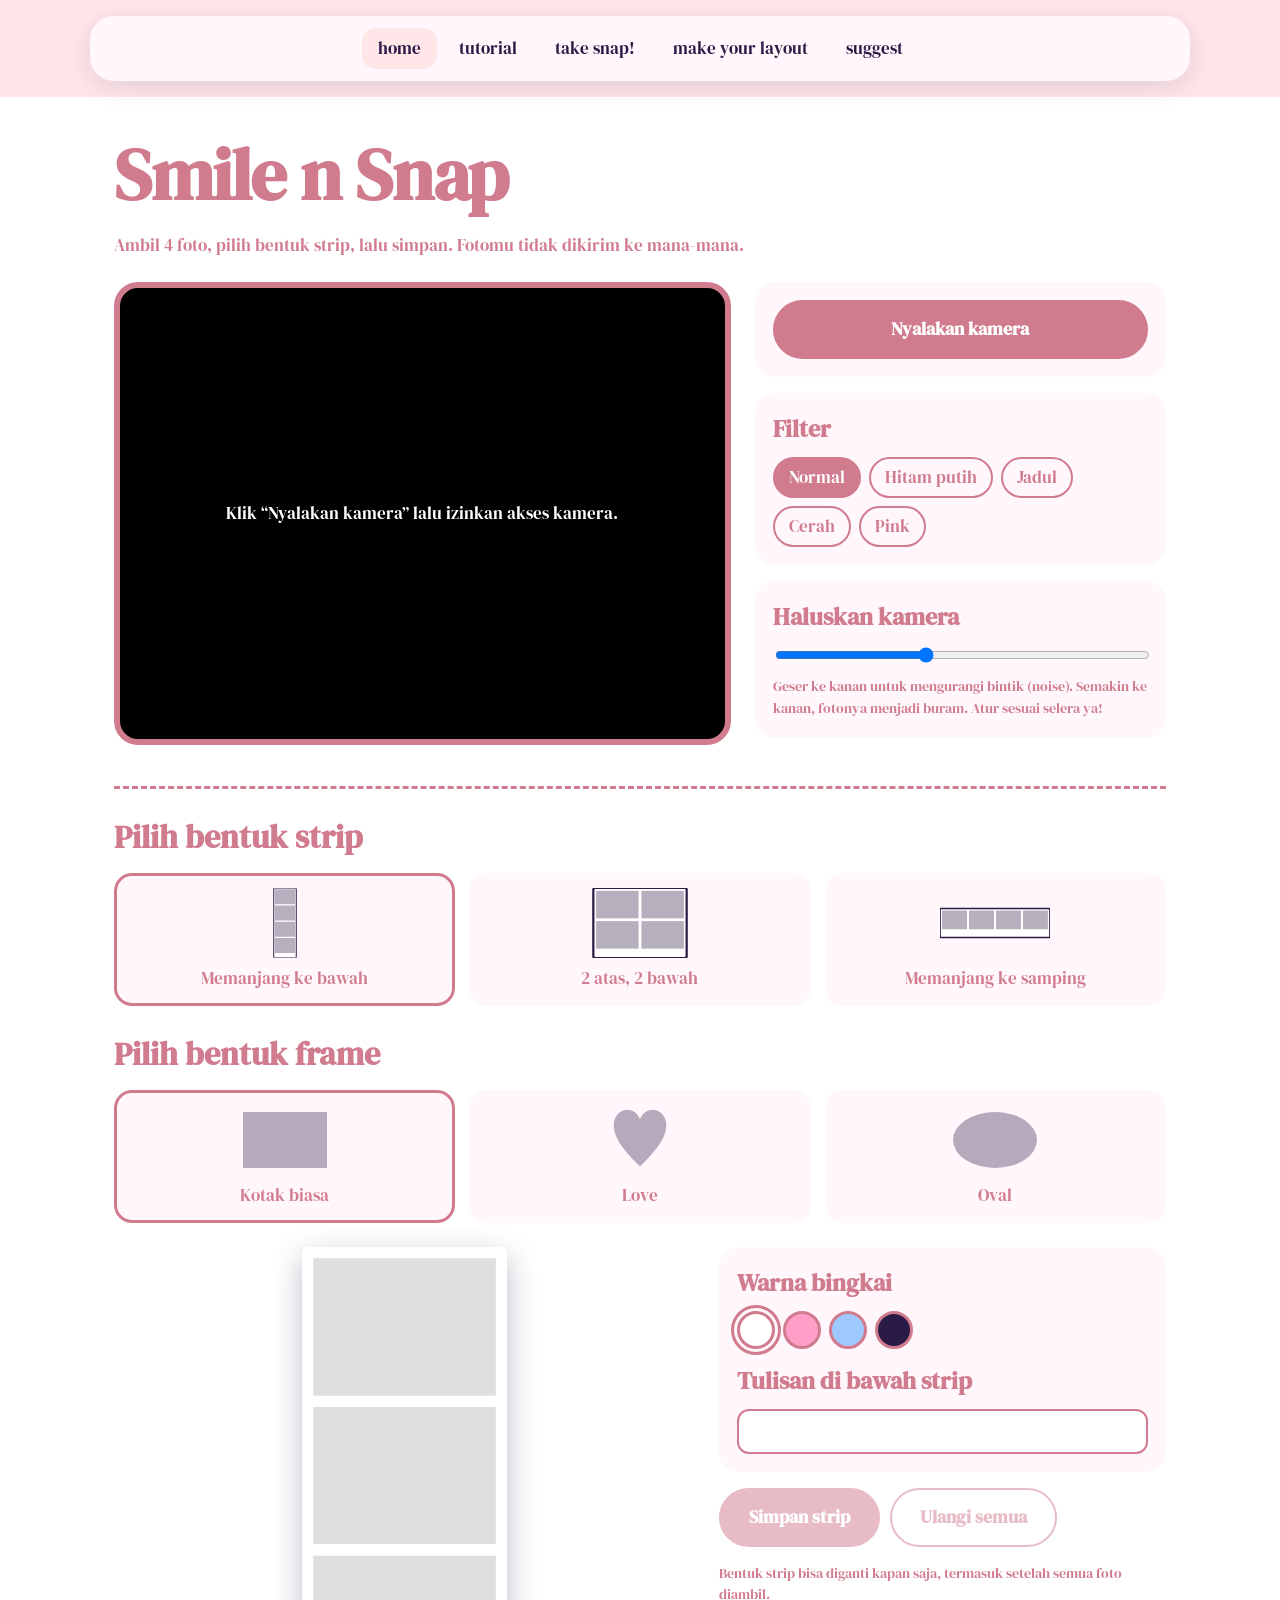
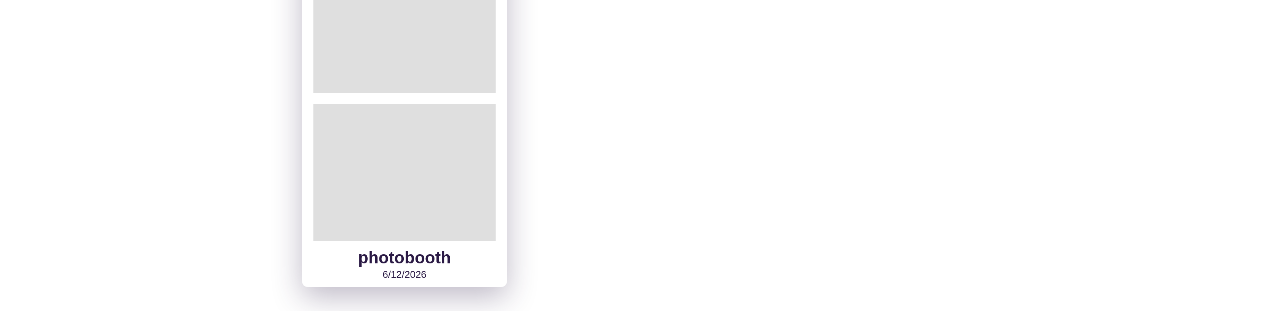
==== photobooth.html @ 934b2ad7 "first commit" ====
<!DOCTYPE html>
<html lang="id">
<head>
<meta charset="UTF-8">
<meta name="viewport" content="width=device-width, initial-scale=1">
<title>Photobooth</title>
<link href="https://fonts.googleapis.com/css2?family=DM+Serif+Display&display=swap" rel="stylesheet">
<link rel="stylesheet" href="stylesheet.css">
</head>
<body>
  
<header class="site-header">
  <nav class="navbar">
    <a href="#top" class="brand"></a>
    <ul class="menu">
      <li><a href="#top" class="active">home</a></li>
      <li><a href="#tutorial">tutorial</a></li>
      <li><a href="#kamera">take snap!</a></li>
      <li><a href="#layout">make your layout</a></li>
      <li><a href="#suggest">suggest</a></li>
    </ul>
    <a href="#kamera" class="nav-btn"></a>
  </nav>
</header>

<div class="wrap">
  <h1>Smile n Snap</h1>
  <p class="lead">Ambil 4 foto, pilih bentuk strip, lalu simpan. Fotomu tidak dikirim ke mana-mana.</p>

  <div class="top">
    <div class="cam">
      <video id="video" autoplay playsinline muted></video>
      <video id="video2" class="soft" autoplay playsinline muted aria-hidden="true"></video>
      <div class="flash" id="flash"></div>
      <div class="status" id="status" hidden></div>
      <div class="overlay" id="count" aria-live="assertive"></div>
      <div class="msg" id="msg">Klik “Nyalakan kamera” lalu izinkan akses kamera.</div>
      <div class="result" id="result" hidden>
        <img id="resultImg" alt="Hasil foto">
        <div class="bar">
          <button class="btn alt" id="retake">Ulangi foto ini</button>
          <button class="btn" id="next">Lanjut</button>
        </div>
      </div>
    </div>
    <div class="controls">
      <div class="panel">
        <button class="btn full" id="startCam">Nyalakan kamera</button>
        <button class="btn full" id="shoot" hidden>Mulai foto</button>
      </div>
      <div class="panel">
        <h3>Filter</h3>
        <div class="chips" id="filters"></div>
      </div>
      <div class="panel">
        <h3><label for="smooth">Haluskan kamera</label></h3>
        <input type="range" id="smooth" min="0" max="100" value="40" style="width:100%">
        <p class="note" style="margin:6px 0 0">Geser ke kanan untuk mengurangi bintik (noise). Semakin ke kanan, fotonya menjadi buram. Atur sesuai selera ya!</p>
      </div>
    </div>
  </div>

  <section class="bottom">
    <h2>Pilih bentuk strip</h2>
    <div class="opts" id="opts"></div>
    <h2>Pilih bentuk frame</h2>
    <div class="opts" id="shapes"></div>
    <div class="stage">
      <div class="strip"><canvas id="strip" aria-label="Hasil strip foto"></canvas></div>
      <div>
        <div class="panel">
          <h3>Warna bingkai</h3>
          <div class="chips" id="frames"></div>
          <h3 style="margin-top:14px"><label for="cap">Tulisan di bawah strip</label></h3>
          <input type="text" id="cap" maxlength="22" value="">
        </div>
        <div class="row">
          <button class="btn" id="save" disabled>Simpan strip</button>
          <button class="btn alt" id="reset" disabled>Ulangi semua</button>
        </div>
        <p class="note">Bentuk strip bisa diganti kapan saja, termasuk setelah semua foto diambil.</p>
      </div>
    </div>
  </section>
</div>

<script>
var FILTERS={"Normal":"none","Hitam putih":"grayscale(1) contrast(1.1)","Jadul":"sepia(.7) contrast(1.1) saturate(1.2)","Cerah":"brightness(1.1) saturate(1.4)","Pink":"sepia(.3) hue-rotate(300deg) saturate(1.6)"};
var FRAMES=[{c:"#ffffff",t:"#2b1a45"},{c:"#ff9ec7",t:"#2b1a45"},{c:"#9ec9ff",t:"#2b1a45"},{c:"#2b1a45",t:"#ffffff"}];
var N=4,SECONDS=5,SW=640,SH=480;

function mk(name,W,H,cw,ch,pos,cf,cy,df,dy){
  return {name:name,W:W,H:H,cw:cw,ch:ch,cells:pos,cf:cf,cy:cy,df:df,dy:dy};
}
var LAYOUTS=[
  mk("Memanjang ke bawah",540,1680,480,360,[0,1,2,3].map(function(i){return[30,30+i*390]}),44,1618,26,1656),
  mk("2 atas, 2 bawah",1000,750,455,295,[0,1,2,3].map(function(i){return[30+(i%2)*485,30+Math.floor(i/2)*325]}),38,698,22,730),
  mk("Memanjang ke samping",1590,420,360,270,[0,1,2,3].map(function(i){return[30+i*390,30]}),44,358,26,396)
];

var $=function(id){return document.getElementById(id)};
var video=$("video"),video2=$("video2"),smooth=$("smooth"),strip=$("strip"),ctx=strip.getContext("2d");
var msg=$("msg"),count=$("count"),flash=$("flash"),statusEl=$("status");
var result=$("result"),resultImg=$("resultImg"),nextBtn=$("next"),retakeBtn=$("retake");
var shootBtn=$("shoot"),saveBtn=$("save"),resetBtn=$("reset"),camBtn=$("startCam"),cap=$("cap");
var curFilter="Normal",curFrame=0,curLayout=0,shots=[],busy=false;

function level(){return smooth.value/100*0.8}
function blurred(px){var f=FILTERS[curFilter];return (f==="none"?"":f+" ")+"blur("+px+"px)"}
function applyLook(){
  video.style.filter=FILTERS[curFilter];
  video2.style.filter=blurred(2.5);
  video2.style.opacity=level();
}
smooth.oninput=applyLook;

function sleep(ms){return new Promise(function(r){setTimeout(r,ms)})}

function cover(src,x,y,w,h){
  var r=w/h,sw=src.width,sh=sw/r;
  if(sh>src.height){sh=src.height;sw=sh*r}
  ctx.drawImage(src,(src.width-sw)/2,(src.height-sh)/2,sw,sh,x,y,w,h);
}

var HEART_D="M.5 .92C.15 .64 0 .44 0 .27C0 .12 .12 .02 .26 .02C.38 .02 .46 .09 .5 .17C.54 .09 .62 .02 .74 .02C.88 .02 1 .12 1 .27C1 .44 .85 .64 .5 .92Z";
var SHAPES=[{id:"rect",name:"Kotak biasa"},{id:"heart",name:"Love"},{id:"oval",name:"Oval"}];
var curShape="rect";

function drawCell(x,y,w,h,img){
  var bx=x,by=y,bw=w,bh=h;
  if(curShape==="heart"){bw=Math.min(w,h*1.1);bx=x+(w-bw)/2}
  var p=new Path2D();
  if(curShape==="oval"){p.ellipse(bx+bw/2,by+bh/2,bw/2,bh/2,0,0,Math.PI*2)}
  else if(curShape==="heart"){p.addPath(new Path2D(HEART_D),new DOMMatrix([bw,0,0,bh,bx,by]))}
  else{p.rect(bx,by,bw,bh)}
  ctx.save();ctx.clip(p);
  if(img){cover(img,bx,by,bw,bh)}
  else{ctx.fillStyle="rgba(128,128,128,.25)";ctx.fillRect(bx,by,bw,bh)}
  ctx.restore();
}

function draw(){
  var L=LAYOUTS[curLayout],f=FRAMES[curFrame];
  strip.width=L.W;strip.height=L.H;
  ctx.fillStyle=f.c;ctx.fillRect(0,0,L.W,L.H);
  for(var i=0;i<N;i++){
    var p=L.cells[i];
    drawCell(p[0],p[1],L.cw,L.ch,shots[i]);
  }
  ctx.fillStyle=f.t;ctx.textAlign="center";
  ctx.font="700 "+L.cf+"px Fredoka, sans-serif";
  ctx.fillText(cap.value||"photobooth",L.W/2,L.cy);
  ctx.font="400 "+L.df+"px Fredoka, sans-serif";
  ctx.fillText(new Date().toLocaleDateString("id-ID"),L.W/2,L.dy);
}

function thumb(L){
  var s='<svg viewBox="0 0 '+L.W+' '+L.H+'" aria-hidden="true"><rect width="'+L.W+'" height="'+L.H+'" rx="20" fill="#fff" stroke="#2b1a45" stroke-width="24"/>';
  L.cells.forEach(function(p){s+='<rect x="'+p[0]+'" y="'+p[1]+'" width="'+L.cw+'" height="'+L.ch+'" fill="#2b1a45" opacity=".35"/>'});
  return s+'</svg>';
}

function press(box,btn){
  Array.prototype.forEach.call(box.children,function(x){x.setAttribute("aria-pressed",false)});
  btn.setAttribute("aria-pressed",true);
}

LAYOUTS.forEach(function(L,i){
  var b=document.createElement("button");
  b.className="opt";b.setAttribute("aria-pressed",i===0);
  b.innerHTML=thumb(L)+"<span>"+L.name+"</span>";
  b.onclick=function(){press($("opts"),b);curLayout=i;draw()};
  $("opts").appendChild(b);
});

function shapeThumb(id){
  var s='<svg viewBox="0 0 120 80" aria-hidden="true">',a='fill="#2b1a45" opacity=".35"';
  if(id==="oval"){s+='<ellipse cx="60" cy="40" rx="48" ry="32" '+a+'/>'}
  else if(id==="heart"){s+='<path d="'+HEART_D+'" transform="translate(30 4) scale(60 72)" '+a+'/>'}
  else{s+='<rect x="12" y="8" width="96" height="64" '+a+'/>'}
  return s+'</svg>';
}
SHAPES.forEach(function(sh,i){
  var b=document.createElement("button");
  b.className="opt";b.setAttribute("aria-pressed",i===0);
  b.innerHTML=shapeThumb(sh.id)+"<span>"+sh.name+"</span>";
  b.onclick=function(){press($("shapes"),b);curShape=sh.id;draw()};
  $("shapes").appendChild(b);
});

Object.keys(FILTERS).forEach(function(k,i){
  var b=document.createElement("button");
  b.className="chip";b.textContent=k;b.setAttribute("aria-pressed",i===0);
  b.onclick=function(){press($("filters"),b);curFilter=k;applyLook()};
  $("filters").appendChild(b);
});

FRAMES.forEach(function(f,i){
  var b=document.createElement("button");
  b.className="sw";b.style.background=f.c;b.setAttribute("aria-label","Bingkai "+(i+1));b.setAttribute("aria-pressed",i===0);
  b.onclick=function(){press($("frames"),b);curFrame=i;draw()};
  $("frames").appendChild(b);
});
cap.oninput=draw;

camBtn.onclick=function(){
  if(!navigator.mediaDevices||!navigator.mediaDevices.getUserMedia){msg.textContent="Browser ini belum mendukung kamera. Coba Chrome atau Safari terbaru.";return}
  navigator.mediaDevices.getUserMedia({video:{facingMode:"user",width:{ideal:1920},height:{ideal:1080},frameRate:{ideal:30}},audio:false}).then(function(s){
    video.srcObject=s;video2.srcObject=s;
    var t=s.getVideoTracks()[0];
    if(t&&t.applyConstraints){t.applyConstraints({advanced:[{exposureMode:"continuous"},{whiteBalanceMode:"continuous"}]}).catch(function(){})}
    msg.hidden=true;camBtn.hidden=true;shootBtn.hidden=false;
  }).catch(function(){
    msg.hidden=false;msg.textContent="Kamera tidak bisa diakses. Klik pengaturan, izinkan Kamera, lalu muat ulang halaman.";
  });
};

function snap(){
  var vw=video.videoWidth,vh=video.videoHeight,r=SW/SH,sw=vw,sh=vw/r;
  if(sh>vh){sh=vh;sw=vh*r}
  var c=document.createElement("canvas");c.width=SW;c.height=SH;
  var x=c.getContext("2d");x.filter=FILTERS[curFilter];
  x.translate(SW,0);x.scale(-1,1);
  x.drawImage(video,(vw-sw)/2,(vh-sh)/2,sw,sh,0,0,SW,SH);
  if(level()>0){
    x.globalAlpha=level();x.filter=blurred(3);
    x.drawImage(video,(vw-sw)/2,(vh-sh)/2,sw,sh,0,0,SW,SH);
    x.globalAlpha=1;
  }
  return c;
}

function review(c,i){
  return new Promise(function(res){
    resultImg.src=c.toDataURL("image/png");
    nextBtn.textContent=(i===N-1)?"Selesai":"Lanjut ke foto berikutnya";
    result.hidden=false;nextBtn.focus();
    nextBtn.onclick=function(){result.hidden=true;res(true)};
    retakeBtn.onclick=function(){result.hidden=true;res(false)};
  });
}

shootBtn.onclick=async function(){
  if(busy)return;busy=true;shots=[];draw();
  shootBtn.disabled=true;saveBtn.disabled=true;resetBtn.disabled=true;
  var i=0;
  while(i<N){
    statusEl.hidden=false;statusEl.textContent="Foto "+(i+1)+" dari "+N;
    for(var n=SECONDS;n>0;n--){count.textContent=n;await sleep(1000)}
    count.textContent="";
    flash.classList.remove("on");void flash.offsetWidth;flash.classList.add("on");
    var c=snap();
    statusEl.hidden=true;
    var keep=await review(c,i);
    if(keep){shots.push(c);draw();i++}
  }
  busy=false;shootBtn.disabled=false;shootBtn.textContent="Foto lagi";
  saveBtn.disabled=false;resetBtn.disabled=false;
};

resetBtn.onclick=function(){shots=[];draw();saveBtn.disabled=true;resetBtn.disabled=true;shootBtn.textContent="Mulai foto"};

saveBtn.onclick=function(){
  var a=document.createElement("a");
  a.href=strip.toDataURL("image/png");a.download="photobooth.png";a.click();
};

applyLook();
draw();
</script>
</body>
</html>
---- stylesheet.css ----
:root {
    --bg:#ffd3e6;
    --ink:#d17c8e;
    --accent:#d17c8e;
    --card:#fff7fb
}
* { box-sizing:border-box }

[hidden] { display:none!important }
body { 
    margin:0;
    background-image: url("Downloads/photoboothbackground.jpg");
    background-attachment: fixed;
    background-size: cover;
    color:var(--ink);
    font:400 1.05rem/1.5 Fredoka,system-ui,sans-serif;
    min-height:100vh}
body {  
    font-family:'DM Serif Display',sans-serif;
}
.wrap {
    max-width:1100px;
    margin:0 auto;
    padding:24px
}
h1 {
    font-size:clamp(2.4rem,8vw,4.5rem);
    margin:0 0 4px;
    font-weight:700;
    letter-spacing:-.02em
}
h2 {
    font-size:2rem;
    margin:0 0 12px
}
.site-header {
    position:sticky;
    top:0;
    z-index:10;
    padding:16px 24px;
    background:#ffe6e9
}
.navbar {
    max-width:1100px;
    margin:0 auto;
    display:flex;
    align-items:center;
    justify-content:space-between;
    gap:16px;
    background:#fff7fb;
    border-radius:24px;
    padding:12px 20px;
    box-shadow:0 6px 24px rgba(43,26,69,.12)
}
.brand { 
    font-size:1.6rem;
    font-weight:700;
    color:#2b1a45;
    text-decoration:none
}
.menu {
    display:flex;
    flex-wrap:wrap;
    justify-content:center;
    gap:6px;
    list-style:none;
    margin:0;
    padding:0
}
.menu a {
    display:block;
    padding:8px 16px;
    border-radius:14px;
    color:#2b1a45;
    text-decoration:none;
    font-weight:500
}
.menu a:hover,.menu a.active { background: #ffe6e9 }
@media(max-width:720px) { .navbar{flex-direction:column; border-radius:20px}}

.lead { margin:0 0 24px }
.top,.stage {
    display:grid; 
    gap:24px;
    grid-template-columns:1fr
}
@media(min-width:720px) { 
    .top {grid-template-columns:1.5fr 1fr}
    .stage {grid-template-columns:1.3fr 1fr}
}
.cam {
    position:relative;
    background:#000;
    border-radius:24px;
    overflow:hidden;
    aspect-ratio:4/3;
    border:6px solid var(--ink)
}
video {
    width:100%;
    height:100%;
    object-fit:cover;
    transform:scaleX(-1);
    display:block
}
.soft {
    position:absolute;
    inset:0;
    pointer-events:none
}
.overlay {
    position:absolute;
    inset:0;
    display:flex;
    align-items:center;
    justify-content:center;
    color:#fff;
    font-size:8rem;
    font-weight:700;
    text-shadow:0 4px 20px rgba(0,0,0,.5);
    pointer-events:none
}
.status {
    position:absolute;
    top:12px;
    left:12px;
    background:var(--ink);
    color:#fff;
    padding:4px 14px;
    border-radius:999px;
    font-weight:500
}
.flash {
    position:absolute;
    inset:0;
    background:#fff;
    opacity:0;
    pointer-events:none
}
.flash.on { animation:fl .35s }
@keyframes fl { from{opacity:1} to {opacity:0} }
.msg {
    position:absolute; 
    inset:0;
    display:flex;
    align-items:center;
    justify-content:center;
    text-align:center;
    padding:24px;
    color:#fff
}
.result { 
    position:absolute;
    inset:0;
    background:#000;
    display:flex;
    flex-direction:column
}
.result img {
    flex:1;
    min-height:0;
    width:100%;
    object-fit:cover
}
.result .bar { 
    display:flex;
    flex-wrap:wrap;
    gap:10px;
    justify-content:center;
    padding:10px;
    background:var(--ink)
}
.result .btn {
    background:#fff;
    color:var(--ink);
    padding:10px 20px;
    font-size:1rem
}
.result .btn.alt {
    background:transparent;
    color:#fff;
    border-color:#fff
}
.panel {
    background:var(--card);
    border-radius:20px;
    padding:18px;
    margin-bottom:16px
}
.panel h3 {
    font-size:1.5rem;
    margin:0 0 10px
}
.chips {
    display:flex;
    flex-wrap:wrap;
    gap:8px
}
.chip {
    border:2px solid var(--ink);
    background:transparent;
    color:var(--ink);
    border-radius:999px;
    padding:6px 14px;
    font:inherit;
    cursor:pointer
}
.chip[aria-pressed=true] {
    background:var(--ink);
    color:#fff
}
.sw {
    width:38px;
    height:38px;
    border-radius:50%;
    border:3px solid var(--ink);
    cursor:pointer;
    padding:0
}
.sw[aria-pressed=true] {
    outline:3px solid var(--ink);
    outline-offset:3px
}
input[type=text] {
    width:100%;
    font:inherit;
    padding:8px 12px;
    border:2px solid var(--ink);
    border-radius:12px;
    background:#fff;
    color:var(--ink)
}
.btn {
    background:var(--accent);
    color:#fff;
    border:2px solid var(--accent);
    border-radius:999px;
    padding:14px 28px;
    font:inherit;
    font-weight:700;
    font-size:1.1rem;
    cursor:pointer
}
.btn.alt {
    background:transparent;
    color:var(--ink);
    border-color:var(--ink)
}
.btn:disabled {
    opacity:.5;
    cursor:not-allowed
}
.btn.full {
    width:100%
}
.row {
    display:flex;
    flex-wrap:wrap;
    gap:10px
}
:focus-visible {
    outline:3px solid #b4556e;
    outline-offset:3px
}
.bottom {
    margin-top:32px;
    padding-top:24px;
    border-top:3px dashed var(--ink)
}
.opts {
    display:grid;
    gap:14px;
    grid-template-columns:repeat(auto-fit,minmax(170px,1fr));
    margin-bottom:24px
}
.opt {
    background:var(--card);
    border:3px solid transparent;
    border-radius:18px;
    padding:12px;
    font:inherit;
    color:var(--ink);
    cursor:pointer;
    display:flex;
    flex-direction:column;
    align-items:center;
    gap:8px
}
.opt[aria-pressed=true] {
    border-color:var(--ink)
}
.opt svg {
    width:110px;
    height:70px
}
.strip {
    display:flex;
    align-items:flex-start;
    justify-content:center
}
canvas {
    max-width:100%;
    max-height:640px;
    width:auto;
    height:auto;
    border-radius:6px;
    box-shadow:0 10px 30px rgba(43,26,69,.3);
    background:#fff
}
.note {
    font-size:.9rem;
    margin-top:16px
}
@media(prefers-reduced-motion:reduce) {
    .flash.on{animation:none}
}
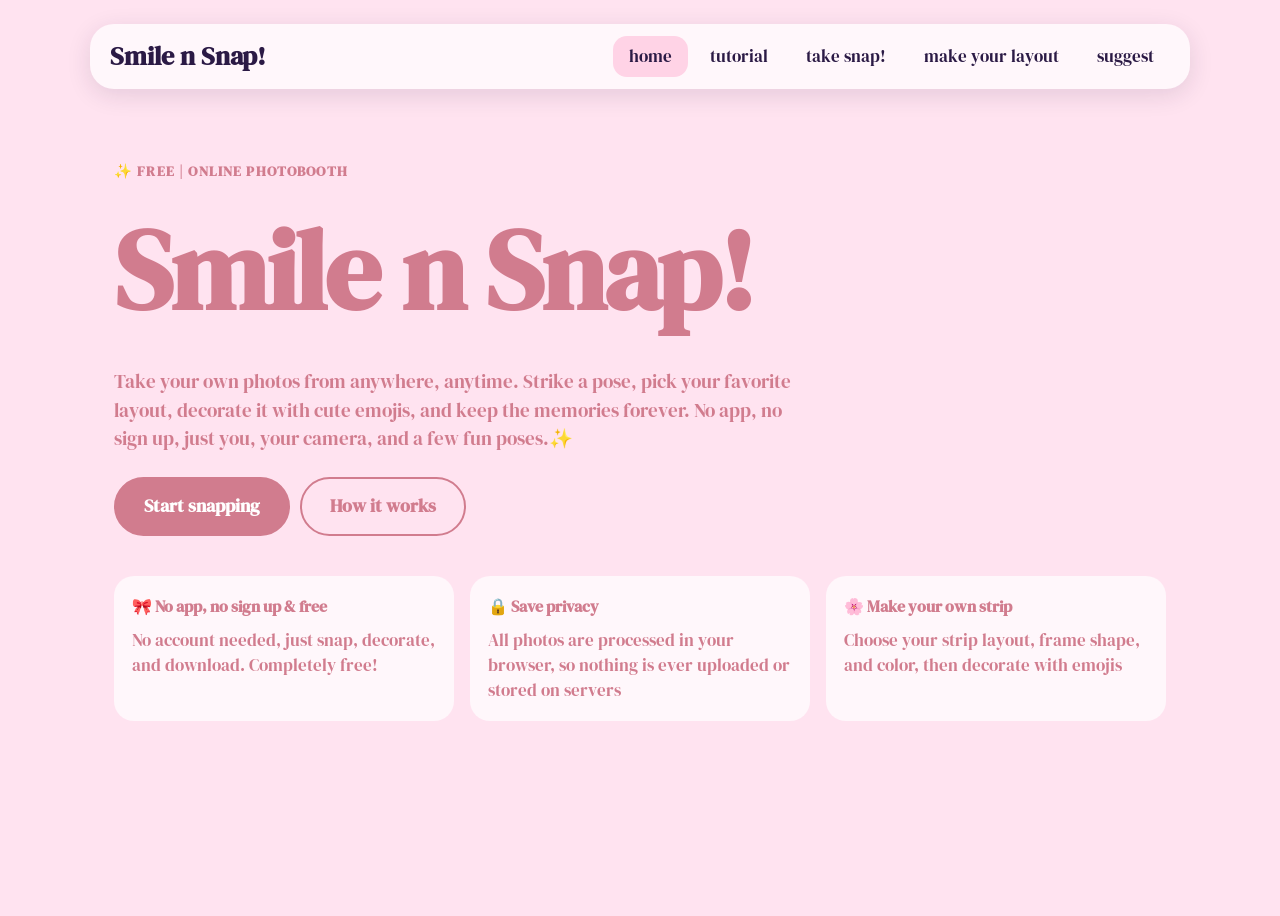
==== commit 36db3c27: "update" ====
--- a/photobooth.html
+++ b/photobooth.html
@@ -8,25 +8,51 @@
 <link rel="stylesheet" href="stylesheet.css">
 </head>
 <body>
-  
+  <div id="screenFlash" class="screen-flash" hidden></div>
 <header class="site-header">
   <nav class="navbar">
-    <a href="#top" class="brand"></a>
-    <ul class="menu">
-      <li><a href="#top" class="active">home</a></li>
-      <li><a href="#tutorial">tutorial</a></li>
-      <li><a href="#kamera">take snap!</a></li>
-      <li><a href="#layout">make your layout</a></li>
-      <li><a href="#suggest">suggest</a></li>
+    <a href="#home" class="brand">Smile n Snap!</a>
+    <ul class="menu" id="menu">
+      <li><a href="#home" data-view="home">home</a></li>
+      <li><a href="#tutorial" data-view="tutorial">tutorial</a></li>
+      <li><a href="#snap" data-view="snap">take snap!</a></li>
+      <li><a href="#layout" data-view="layout">make your layout</a></li>
+      <li><a href="#suggest" data-view="suggest">suggest</a></li>
     </ul>
-    <a href="#kamera" class="nav-btn"></a>
   </nav>
 </header>
 
-<div class="wrap">
-  <h1>Smile n Snap</h1>
-  <p class="lead">Ambil 4 foto, pilih bentuk strip, lalu simpan. Fotomu tidak dikirim ke mana-mana.</p>
-
+<main class="wrap">
+
+<section class="view" id="view-home">
+  <p class="eyebrow">✨ FREE | ONLINE PHOTOBOOTH </p>
+  <h1 class="big">Smile n Snap!</h1>
+  <p class="hero-text">Take your own photos from anywhere, anytime. Strike a pose, pick your favorite layout, decorate it with cute emojis, and keep the memories forever. No app, no sign up, just you, your camera, and a few fun poses.✨</p>
+  <div class="row">
+    <a class="btn" href="#snap">Start snapping</a>
+    <a class="btn alt" href="#tutorial">How it works</a>
+  </div>
+  <div class="feats">
+    <div class="panel"><h3>🎀 No app, no sign up &amp; free</h3><p>No account needed, just snap, decorate, and download. Completely free!</p></div>
+    <div class="panel"><h3>🔒 Save privacy</h3><p>All photos are processed in your browser, so nothing is ever uploaded or stored on servers</p></div>
+    <div class="panel"><h3>🌸 Make your own strip</h3><p>Choose your strip layout, frame shape, and color, then decorate with emojis</p></div>
+  </div>
+</section>
+
+<section class="view" id="view-tutorial" hidden>
+  <h1>How it Works?</h1>
+  <div class="steps">
+    <article class="step" tabindex="0"><span class="num">1</span><div class="ico">🎞️</div><h3>Choose strip</h3><p>Di menu <b>take snap!</b>, pilih bentuk strip (memanjang, 2 x 2, atau ke samping) dan bentuk frame foto.</p></article>
+    <article class="step" tabindex="0"><span class="num">2</span><div class="ico">📷</div><h3>Turn on camera</h3><p>Klik <b>Nyalakan kamera</b>, lalu izinkan akses kamera di browser. Pilih filter kalau mau.</p></article>
+    <article class="step" tabindex="0"><span class="num">3</span><div class="ico">⏱️</div><h3>Start snapping</h3><p>Klik <b>Mulai foto</b>. Ada hitung mundur 5 detik tiap foto, dan kamu bisa mengulang foto yang kurang bagus.</p></article>
+    <article class="step" tabindex="0"><span class="num">4</span><div class="ico">💖</div><h3>Decorate your strip</h3><p>Buka <b>make your layout</b>: pilih warna bingkai, tulis teks di bawah strip, dan tambahkan emoji.</p></article>
+    <article class="step" tabindex="0"><span class="num">5</span><div class="ico">⬇️</div><h3>Download the result</h3><p>Klik <b>Simpan strip</b> dan hasilnya terunduh sebagai gambar PNG.</p></article>
+  </div>
+</section>
+
+<section class="view" id="view-snap" hidden>
+  <h1>Take snap!</h1>
+  <p class="lead">   </p>
   <div class="top">
     <div class="cam">
       <video id="video" autoplay playsinline muted></video>
@@ -34,68 +60,104 @@
       <div class="flash" id="flash"></div>
       <div class="status" id="status" hidden></div>
       <div class="overlay" id="count" aria-live="assertive"></div>
-      <div class="msg" id="msg">Klik “Nyalakan kamera” lalu izinkan akses kamera.</div>
+      <div class="msg" id="msg">Klik “Nyalakan kamera” lalu izinkan akses</div>
       <div class="result" id="result" hidden>
         <img id="resultImg" alt="Hasil foto">
         <div class="bar">
-          <button class="btn alt" id="retake">Ulangi foto ini</button>
-          <button class="btn" id="next">Lanjut</button>
+          <button class="btn alt" id="retake">Retake</button>
+          <button class="btn" id="next">Next</button>
         </div>
       </div>
     </div>
     <div class="controls">
       <div class="panel">
-        <button class="btn full" id="startCam">Nyalakan kamera</button>
-        <button class="btn full" id="shoot" hidden>Mulai foto</button>
-      </div>
+        <button class="btn full" id="startCam">Start camera</button>
+        <button class="btn full" id="shoot" hidden>Start</button>
+      </div>
+      <div class="panel flash-row">
+      <div>
+        <h3 style="margin:0">Flash <span id="flashLabel">Off</span></h3>
+      </div>
+      <button type="button" class="switch" id="flashSwitch" role="switch" aria-checked="false" aria-label="Flash">
+        <span class="knob"></span>
+      </button>
+    </div>
       <div class="panel">
         <h3>Filter</h3>
         <div class="chips" id="filters"></div>
       </div>
       <div class="panel">
-        <h3><label for="smooth">Haluskan kamera</label></h3>
+        <h3><label for="smooth">Camera smooth</label></h3>
         <input type="range" id="smooth" min="0" max="100" value="40" style="width:100%">
-        <p class="note" style="margin:6px 0 0">Geser ke kanan untuk mengurangi bintik (noise). Semakin ke kanan, fotonya menjadi buram. Atur sesuai selera ya!</p>
       </div>
     </div>
   </div>
-
-  <section class="bottom">
-    <h2>Pilih bentuk strip</h2>
-    <div class="opts" id="opts"></div>
-    <h2>Pilih bentuk frame</h2>
-    <div class="opts" id="shapes"></div>
-    <div class="stage">
-      <div class="strip"><canvas id="strip" aria-label="Hasil strip foto"></canvas></div>
-      <div>
-        <div class="panel">
-          <h3>Warna bingkai</h3>
-          <div class="chips" id="frames"></div>
-          <h3 style="margin-top:14px"><label for="cap">Tulisan di bawah strip</label></h3>
-          <input type="text" id="cap" maxlength="22" value="">
+  <div class="row" style="justify-content:center;margin-top:24px">
+    <a class="btn" href="#layout">Decorate strip →</a>
+  </div>
+</section>
+
+<section class="view" id="view-layout" hidden>
+  <h1>Make your Strip</h1>
+  <p class="lead">Make it yours! Tap an emoji to add it, then drag it wherever you want.</p>
+  <h2>Choose your strip layout</h2>
+  <div class="opts" id="opts"></div>
+  <h2>Choose your frame shape</h2>
+  <div class="opts" id="shapes"></div>
+  <div class="stage">
+    <div class="strip"><canvas id="strip" aria-label="Hasil strip foto"></canvas></div>
+    <div>
+      <div class="panel">
+        <h2>Strip color</h2>
+        <div class="chips" id="frames"></div>
+        <h2 style="margin-top:14px"><label for="cap">Custom text</label></h2>
+        <input type="text" id="cap" maxlength="22" value="Custom strip">
+      </div>
+      <div class="panel">
+        <h3>Emoji</h3>
+        <div class="emos" id="emos"></div>
+        <div class="row" style="margin-top:12px">
+          <button class="chip" id="undoEmo">Undo</button>
+          <button class="chip" id="clearEmo">Delete all</button>
         </div>
-        <div class="row">
-          <button class="btn" id="save" disabled>Simpan strip</button>
-          <button class="btn alt" id="reset" disabled>Ulangi semua</button>
-        </div>
-        <p class="note">Bentuk strip bisa diganti kapan saja, termasuk setelah semua foto diambil.</p>
+      </div>
+      <div class="row">
+        <button class="btn" id="save" disabled>Simpan strip</button>
+        <button class="btn alt" id="reset" disabled>Ulangi foto</button>
       </div>
     </div>
-  </section>
-</div>
+  </div>
+</section>
+
+<section class="view" id="view-suggest" hidden>
+  <h1>Suggest</h1>
+  <p class="lead">Ada fitur yang mau ditambahkan, atau ada yang kurang? Tulis saranmu di sini.</p>
+  <form id="sform" class="panel sform">
+    <label>Nama (boleh kosong)<input type="text" name="name" maxlength="60"></label>
+    <label>Email (kalau mau dibalas)<input type="email" name="email" maxlength="80"></label>
+    <label>Jenis masukan
+      <select name="type"><option>Tambah fitur</option><option>Ada yang kurang atau error</option><option>Tampilan</option><option>Lainnya</option></select>
+    </label>
+    <label>Saranmu<textarea name="message" rows="5" required maxlength="1000"></textarea></label>
+    <button class="btn" type="submit">Kirim saran</button>
+    <p id="sstatus" role="status"></p>
+  </form>
+</section>
+
+</main>
 
 <script>
-var FILTERS={"Normal":"none","Hitam putih":"grayscale(1) contrast(1.1)","Jadul":"sepia(.7) contrast(1.1) saturate(1.2)","Cerah":"brightness(1.1) saturate(1.4)","Pink":"sepia(.3) hue-rotate(300deg) saturate(1.6)"};
-var FRAMES=[{c:"#ffffff",t:"#2b1a45"},{c:"#ff9ec7",t:"#2b1a45"},{c:"#9ec9ff",t:"#2b1a45"},{c:"#2b1a45",t:"#ffffff"}];
+var FILTERS={"Normal":"none","BnW":"grayscale(1) contrast(1.1)","Old":"sepia(.7) contrast(1.1) saturate(1.2)","Glow":"brightness(1.1) saturate(1.4)","Pink":"sepia(.3) hue-rotate(300deg) saturate(1.6)","Korean soft":"brightness(1.15) contrast(.88) saturate(1.05) sepia(.1) blur(.6px)","Korean glow":"brightness(1.18) contrast(.9) saturate(1.2) sepia(.12) hue-rotate(-10deg)"};
+var FRAMES=[{c:"#ffffff",t:"#8F7073"},{c:"#ffd3e6",t:"#9f6066"},{c:"#e4b2a7",t:"#ffffff"},{c:"#ff9ec7",t:"#55001C"},{c:"#b3b3ff",t:"#2b1a45"},{c:"#2b1a45",t:"#ffffff"},{c:"#000000",t:"#ffffff"},{c:"#ff2c2c",t:"#9f6066"},{c:"#adebb3",t:"#ffffff"}];
 var N=4,SECONDS=5,SW=640,SH=480;
 
 function mk(name,W,H,cw,ch,pos,cf,cy,df,dy){
   return {name:name,W:W,H:H,cw:cw,ch:ch,cells:pos,cf:cf,cy:cy,df:df,dy:dy};
 }
 var LAYOUTS=[
-  mk("Memanjang ke bawah",540,1680,480,360,[0,1,2,3].map(function(i){return[30,30+i*390]}),44,1618,26,1656),
-  mk("2 atas, 2 bawah",1000,750,455,295,[0,1,2,3].map(function(i){return[30+(i%2)*485,30+Math.floor(i/2)*325]}),38,698,22,730),
-  mk("Memanjang ke samping",1590,420,360,270,[0,1,2,3].map(function(i){return[30+i*390,30]}),44,358,26,396)
+  mk("Vertical strip",540,1680,480,360,[0,1,2,3].map(function(i){return[30,30+i*390]}),44,1618,26,1656),
+  mk("2 x 2 grid",1000,750,455,295,[0,1,2,3].map(function(i){return[30+(i%2)*485,30+Math.floor(i/2)*325]}),38,698,22,730),
+  mk("Horizontal strip",1590,420,360,270,[0,1,2,3].map(function(i){return[30+i*390,30]}),44,358,26,396)
 ];
 
 var $=function(id){return document.getElementById(id)};
@@ -123,7 +185,7 @@
 }
 
 var HEART_D="M.5 .92C.15 .64 0 .44 0 .27C0 .12 .12 .02 .26 .02C.38 .02 .46 .09 .5 .17C.54 .09 .62 .02 .74 .02C.88 .02 1 .12 1 .27C1 .44 .85 .64 .5 .92Z";
-var SHAPES=[{id:"rect",name:"Kotak biasa"},{id:"heart",name:"Love"},{id:"oval",name:"Oval"}];
+var SHAPES=[{id:"rect",name:"Square"},{id:"heart",name:"Heart"},{id:"oval",name:"Oval"}];
 var curShape="rect";
 
 function drawCell(x,y,w,h,img){
@@ -139,9 +201,11 @@
   ctx.restore();
 }
 
-function draw(){
+function draw(){drawTo(strip)}
+function drawTo(cv){
+  ctx=cv.getContext("2d");
   var L=LAYOUTS[curLayout],f=FRAMES[curFrame];
-  strip.width=L.W;strip.height=L.H;
+  cv.width=L.W;cv.height=L.H;
   ctx.fillStyle=f.c;ctx.fillRect(0,0,L.W,L.H);
   for(var i=0;i<N;i++){
     var p=L.cells[i];
@@ -151,7 +215,10 @@
   ctx.font="700 "+L.cf+"px Fredoka, sans-serif";
   ctx.fillText(cap.value||"photobooth",L.W/2,L.cy);
   ctx.font="400 "+L.df+"px Fredoka, sans-serif";
-  ctx.fillText(new Date().toLocaleDateString("id-ID"),L.W/2,L.dy);
+  ctx.font=Math.round(Math.min(L.W,L.H)*0.16)+"px 'Segoe UI Emoji','Apple Color Emoji','Noto Color Emoji',sans-serif";
+  ctx.textAlign="center";ctx.textBaseline="middle";
+  STK.forEach(function(s){ctx.fillText(s.e,s.x*L.W,s.y*L.H)});
+  ctx.textBaseline="alphabetic";
 }
 
 function thumb(L){
@@ -211,7 +278,7 @@
     if(t&&t.applyConstraints){t.applyConstraints({advanced:[{exposureMode:"continuous"},{whiteBalanceMode:"continuous"}]}).catch(function(){})}
     msg.hidden=true;camBtn.hidden=true;shootBtn.hidden=false;
   }).catch(function(){
-    msg.hidden=false;msg.textContent="Kamera tidak bisa diakses. Klik pengaturan, izinkan Kamera, lalu muat ulang halaman.";
+    msg.hidden=false;msg.textContent="Kamera tidak bisa diakses. Klik ikon gembok di address bar, izinkan Kamera, lalu muat ulang halaman.";
   });
 };
 
@@ -240,6 +307,22 @@
   });
 }
 
+var flashOn=false,FLASH_LEAD=120,FLASH_HOLD=60;  
+var screenFlash=$("screenFlash");
+$("flashSwitch").onclick=function(){
+  flashOn=!flashOn;
+  this.setAttribute("aria-checked",flashOn);
+  $("flashLabel").textContent=flashOn?"On":"Off";
+};
+async function shot(){
+  if(!flashOn)return snap();
+  screenFlash.hidden=false; 
+  await sleep(FLASH_LEAD);      
+  var c=snap();                 
+  await sleep(FLASH_HOLD);
+  screenFlash.hidden=true;     
+  return c;
+}
 shootBtn.onclick=async function(){
   if(busy)return;busy=true;shots=[];draw();
   shootBtn.disabled=true;saveBtn.disabled=true;resetBtn.disabled=true;
@@ -248,8 +331,7 @@
     statusEl.hidden=false;statusEl.textContent="Foto "+(i+1)+" dari "+N;
     for(var n=SECONDS;n>0;n--){count.textContent=n;await sleep(1000)}
     count.textContent="";
-    flash.classList.remove("on");void flash.offsetWidth;flash.classList.add("on");
-    var c=snap();
+    var c=await shot();
     statusEl.hidden=true;
     var keep=await review(c,i);
     if(keep){shots.push(c);draw();i++}
@@ -258,12 +340,61 @@
   saveBtn.disabled=false;resetBtn.disabled=false;
 };
 
-resetBtn.onclick=function(){shots=[];draw();saveBtn.disabled=true;resetBtn.disabled=true;shootBtn.textContent="Mulai foto"};
+resetBtn.onclick=function(){shots=[];draw();saveBtn.disabled=true;resetBtn.disabled=true;shootBtn.textContent="Mulai foto";location.hash="snap"};
 
 saveBtn.onclick=function(){
   var a=document.createElement("a");
   a.href=strip.toDataURL("image/png");a.download="photobooth.png";a.click();
 };
+
+var STK=[],drag=null;
+var EMOJIS=["❤️","💖","💕","✨","⭐","🌟","🎀","🌸","🌼","🌈","☁️","🦋","🍒","🍓","🍀","🐰","🐻","🐱","🐶","🐥","😎","🥰","😍","🤪","🎉","🎈","🎵","💋","🔥","💎","👑","✨"];
+EMOJIS.forEach(function(e){
+  var b=document.createElement("button");b.className="emo";b.textContent=e;b.setAttribute("aria-label","Tambah emoji "+e);
+  b.onclick=function(){STK.push({e:e,x:.12+Math.random()*.76,y:.1+Math.random()*.8});draw()};
+  $("emos").appendChild(b);
+});
+$("undoEmo").onclick=function(){STK.pop();draw()};
+$("clearEmo").onclick=function(){STK.length=0;draw()};
+
+function relPos(e){var r=strip.getBoundingClientRect();return{x:(e.clientX-r.left)/r.width,y:(e.clientY-r.top)/r.height}}
+strip.addEventListener("pointerdown",function(e){
+  var p=relPos(e),L=LAYOUTS[curLayout],best=null,bd=1e9,rad=Math.min(L.W,L.H)*0.12;
+  STK.forEach(function(s){var dx=(s.x-p.x)*L.W,dy=(s.y-p.y)*L.H,d=Math.sqrt(dx*dx+dy*dy);if(d<rad&&d<bd){bd=d;best=s}});
+  if(best){drag=best;strip.setPointerCapture(e.pointerId);e.preventDefault()}
+});
+strip.addEventListener("pointermove",function(e){
+  if(!drag)return;var p=relPos(e);
+  drag.x=Math.max(0,Math.min(1,p.x));drag.y=Math.max(0,Math.min(1,p.y));draw();
+});
+strip.addEventListener("pointerup",function(){drag=null});
+
+var VIEWS=["home","tutorial","snap","layout","suggest"];
+function route(){
+  var v=location.hash.slice(1);if(VIEWS.indexOf(v)<0)v="home";
+  VIEWS.forEach(function(n){$("view-"+n).hidden=(n!==v)});
+  Array.prototype.forEach.call(document.querySelectorAll("#menu a"),function(a){a.classList.toggle("active",a.getAttribute("data-view")===v)});
+  window.scrollTo(0,0);
+}
+window.addEventListener("hashchange",route);
+
+var FORM_ENDPOINT="";                      
+var EMAIL="rraaiinbies@gmail.com";     
+$("sform").onsubmit=function(e){
+  e.preventDefault();
+  var f=$("sform"),d=new FormData(f),st=$("sstatus");
+  if(FORM_ENDPOINT){
+    fetch(FORM_ENDPOINT,{method:"POST",body:d,headers:{Accept:"application/json"}}).then(function(r){
+      if(!r.ok)throw 0;st.textContent="Terima kasih! Saranmu sudah terkirim.";f.reset();
+    }).catch(function(){st.textContent="Gagal terkirim. Coba lagi nanti."});
+  }else{
+    var body="Dari: "+(d.get("name")||"-")+"\nEmail: "+(d.get("email")||"-")+"\nJenis: "+d.get("type")+"\n\n"+d.get("message");
+    location.href="mailto:"+EMAIL+"?subject="+encodeURIComponent("Saran Photobooth")+"&body="+encodeURIComponent(body);
+    st.textContent="Aplikasi emailmu akan terbuka. Tekan kirim di sana ya.";
+  }
+};
+
+route();
 
 applyLook();
 draw();
--- a/stylesheet.css
+++ b/stylesheet.css
@@ -5,312 +5,105 @@
     --card:#fff7fb
 }
 * { box-sizing:border-box }
+[hidden]{display:none!important}
 
-[hidden] { display:none!important }
-body { 
-    margin:0;
+body {
+    background-color: #ffe3f0;
     background-image: url("Downloads/photoboothbackground.jpg");
+    background-size: cover;
+    background-position: center;
+    background-repeat: no-repeat;
     background-attachment: fixed;
-    background-size: cover;
     color:var(--ink);
     font:400 1.05rem/1.5 Fredoka,system-ui,sans-serif;
-    min-height:100vh}
+    min-height:100vh
+}
 body {  
     font-family:'DM Serif Display',sans-serif;
 }
-.wrap {
-    max-width:1100px;
-    margin:0 auto;
-    padding:24px
-}
-h1 {
-    font-size:clamp(2.4rem,8vw,4.5rem);
-    margin:0 0 4px;
-    font-weight:700;
-    letter-spacing:-.02em
-}
-h2 {
-    font-size:2rem;
-    margin:0 0 12px
-}
-.site-header {
-    position:sticky;
-    top:0;
-    z-index:10;
-    padding:16px 24px;
-    background:#ffe6e9
-}
-.navbar {
-    max-width:1100px;
-    margin:0 auto;
-    display:flex;
-    align-items:center;
-    justify-content:space-between;
-    gap:16px;
-    background:#fff7fb;
-    border-radius:24px;
-    padding:12px 20px;
-    box-shadow:0 6px 24px rgba(43,26,69,.12)
-}
-.brand { 
-    font-size:1.6rem;
-    font-weight:700;
-    color:#2b1a45;
-    text-decoration:none
-}
-.menu {
-    display:flex;
-    flex-wrap:wrap;
-    justify-content:center;
-    gap:6px;
-    list-style:none;
-    margin:0;
-    padding:0
-}
-.menu a {
-    display:block;
-    padding:8px 16px;
-    border-radius:14px;
-    color:#2b1a45;
-    text-decoration:none;
-    font-weight:500
-}
-.menu a:hover,.menu a.active { background: #ffe6e9 }
-@media(max-width:720px) { .navbar{flex-direction:column; border-radius:20px}}
+.wrap{max-width:1100px;margin:0 auto;padding:24px 24px 60px}
+h1{font-size:clamp(2.4rem,8vw,4.5rem);margin:0 0 4px;font-weight:700;letter-spacing:-.02em}
+h2{font-size:1.5rem;margin:0 0 12px}
+.lead{margin:0 0 24px}
+.top,.stage{display:grid;gap:24px;grid-template-columns:1fr}
+@media(min-width:720px){.top{grid-template-columns:1.5fr 1fr}.stage{grid-template-columns:1.3fr 1fr}}
+.cam{position:relative;background:#000;border-radius:24px;overflow:hidden;aspect-ratio:4/3;border:6px solid var(--ink)}
+video{width:100%;height:100%;object-fit:cover;transform:scaleX(-1);display:block}
+.soft{position:absolute;inset:0;pointer-events:none}
+.overlay{position:absolute;inset:0;display:flex;align-items:center;justify-content:center;color:#fff;font-size:8rem;font-weight:700;text-shadow:0 4px 20px rgba(0,0,0,.5);pointer-events:none}
+.status{position:absolute;top:12px;left:12px;background:var(--ink);color:#fff;padding:4px 14px;border-radius:999px;font-weight:500}
+.flash{position:absolute;inset:0;background:#fff;opacity:0;pointer-events:none}
+.flash.on{animation:fl .35s}
+@keyframes fl{from{opacity:1}to{opacity:0}}
+.msg{position:absolute;inset:0;display:flex;align-items:center;justify-content:center;text-align:center;padding:24px;color:#fff}
+.result{position:absolute;inset:0;background:#000;display:flex;flex-direction:column}
+.result img{flex:1;min-height:0;width:100%;object-fit:cover}
+.result .bar{display:flex;flex-wrap:wrap;gap:10px;justify-content:center;padding:10px;background:var(--ink)}
+.result .btn{background:#fff;color:var(--ink);padding:10px 20px;font-size:1rem}
+.result .btn.alt{background:transparent;color:#fff;border-color:#fff}
+.panel{background:var(--card);border-radius:20px;padding:18px;margin-bottom:16px}
+.panel h3{font-size:1rem;margin:0 0 10px}
+.chips{display:flex;flex-wrap:wrap;gap:8px}
+.chip{border:2px solid var(--ink);background:transparent;color:var(--ink);border-radius:999px;padding:6px 14px;font:inherit;cursor:pointer}
+.chip[aria-pressed=true]{background:var(--ink);color:#fff}
+.sw{width:38px;height:38px;border-radius:50%;border:3px solid var(--ink);cursor:pointer;padding:0}
+.sw[aria-pressed=true]{outline:3px solid var(--ink);outline-offset:3px}
+input[type=text]{width:100%;font:inherit;padding:8px 12px;border:2px solid var(--ink);border-radius:12px;background:#fff;color:var(--ink)}
+.btn{background:var(--accent);color:#fff;border:2px solid var(--accent);border-radius:999px;padding:14px 28px;font:inherit;font-weight:700;font-size:1.1rem;cursor:pointer}
+.btn.alt{background:transparent;color:var(--ink);border-color:var(--ink)}
+.btn:disabled{opacity:.5;cursor:not-allowed}
+.btn.full{width:100%}
+.row{display:flex;flex-wrap:wrap;gap:10px}
+:focus-visible{outline:3px solid #7b5cd6;outline-offset:3px}
+.bottom{margin-top:32px;padding-top:24px;border-top:3px dashed var(--ink)}
+.opts{display:grid;gap:14px;grid-template-columns:repeat(auto-fit,minmax(170px,1fr));margin-bottom:24px}
+.opt{background:var(--card);border:3px solid transparent;border-radius:18px;padding:12px;font:inherit;color:var(--ink);cursor:pointer;display:flex;flex-direction:column;align-items:center;gap:8px}
+.opt[aria-pressed=true]{border-color:var(--ink)}
+.opt svg{width:110px;height:70px}
+.strip{display:flex;align-items:flex-start;justify-content:center}
+canvas{max-width:100%;max-height:640px;width:auto;height:auto;border-radius:6px;box-shadow:0 10px 30px rgba(43,26,69,.3);background:#fff}
+.note{font-size:.9rem;margin-top:16px}
+@media(prefers-reduced-motion:reduce){.flash.on{animation:none}}
 
-.lead { margin:0 0 24px }
-.top,.stage {
-    display:grid; 
-    gap:24px;
-    grid-template-columns:1fr
-}
-@media(min-width:720px) { 
-    .top {grid-template-columns:1.5fr 1fr}
-    .stage {grid-template-columns:1.3fr 1fr}
-}
-.cam {
-    position:relative;
-    background:#000;
-    border-radius:24px;
-    overflow:hidden;
-    aspect-ratio:4/3;
-    border:6px solid var(--ink)
-}
-video {
-    width:100%;
-    height:100%;
-    object-fit:cover;
-    transform:scaleX(-1);
-    display:block
-}
-.soft {
-    position:absolute;
-    inset:0;
-    pointer-events:none
-}
-.overlay {
-    position:absolute;
-    inset:0;
-    display:flex;
-    align-items:center;
-    justify-content:center;
-    color:#fff;
-    font-size:8rem;
-    font-weight:700;
-    text-shadow:0 4px 20px rgba(0,0,0,.5);
-    pointer-events:none
-}
-.status {
-    position:absolute;
-    top:12px;
-    left:12px;
-    background:var(--ink);
-    color:#fff;
-    padding:4px 14px;
-    border-radius:999px;
-    font-weight:500
-}
-.flash {
-    position:absolute;
-    inset:0;
-    background:#fff;
-    opacity:0;
-    pointer-events:none
-}
-.flash.on { animation:fl .35s }
-@keyframes fl { from{opacity:1} to {opacity:0} }
-.msg {
-    position:absolute; 
-    inset:0;
-    display:flex;
-    align-items:center;
-    justify-content:center;
-    text-align:center;
-    padding:24px;
-    color:#fff
-}
-.result { 
-    position:absolute;
-    inset:0;
-    background:#000;
-    display:flex;
-    flex-direction:column
-}
-.result img {
-    flex:1;
-    min-height:0;
-    width:100%;
-    object-fit:cover
-}
-.result .bar { 
-    display:flex;
-    flex-wrap:wrap;
-    gap:10px;
-    justify-content:center;
-    padding:10px;
-    background:var(--ink)
-}
-.result .btn {
-    background:#fff;
-    color:var(--ink);
-    padding:10px 20px;
-    font-size:1rem
-}
-.result .btn.alt {
-    background:transparent;
-    color:#fff;
-    border-color:#fff
-}
-.panel {
-    background:var(--card);
-    border-radius:20px;
-    padding:18px;
-    margin-bottom:16px
-}
-.panel h3 {
-    font-size:1.5rem;
-    margin:0 0 10px
-}
-.chips {
-    display:flex;
-    flex-wrap:wrap;
-    gap:8px
-}
-.chip {
-    border:2px solid var(--ink);
-    background:transparent;
-    color:var(--ink);
-    border-radius:999px;
-    padding:6px 14px;
-    font:inherit;
-    cursor:pointer
-}
-.chip[aria-pressed=true] {
-    background:var(--ink);
-    color:#fff
-}
-.sw {
-    width:38px;
-    height:38px;
-    border-radius:50%;
-    border:3px solid var(--ink);
-    cursor:pointer;
-    padding:0
-}
-.sw[aria-pressed=true] {
-    outline:3px solid var(--ink);
-    outline-offset:3px
-}
-input[type=text] {
-    width:100%;
-    font:inherit;
-    padding:8px 12px;
-    border:2px solid var(--ink);
-    border-radius:12px;
-    background:#fff;
-    color:var(--ink)
-}
-.btn {
-    background:var(--accent);
-    color:#fff;
-    border:2px solid var(--accent);
-    border-radius:999px;
-    padding:14px 28px;
-    font:inherit;
-    font-weight:700;
-    font-size:1.1rem;
-    cursor:pointer
-}
-.btn.alt {
-    background:transparent;
-    color:var(--ink);
-    border-color:var(--ink)
-}
-.btn:disabled {
-    opacity:.5;
-    cursor:not-allowed
-}
-.btn.full {
-    width:100%
-}
-.row {
-    display:flex;
-    flex-wrap:wrap;
-    gap:10px
-}
-:focus-visible {
-    outline:3px solid #b4556e;
-    outline-offset:3px
-}
-.bottom {
-    margin-top:32px;
-    padding-top:24px;
-    border-top:3px dashed var(--ink)
-}
-.opts {
-    display:grid;
-    gap:14px;
-    grid-template-columns:repeat(auto-fit,minmax(170px,1fr));
-    margin-bottom:24px
-}
-.opt {
-    background:var(--card);
-    border:3px solid transparent;
-    border-radius:18px;
-    padding:12px;
-    font:inherit;
-    color:var(--ink);
-    cursor:pointer;
-    display:flex;
-    flex-direction:column;
-    align-items:center;
-    gap:8px
-}
-.opt[aria-pressed=true] {
-    border-color:var(--ink)
-}
-.opt svg {
-    width:110px;
-    height:70px
-}
-.strip {
-    display:flex;
-    align-items:flex-start;
-    justify-content:center
-}
-canvas {
-    max-width:100%;
-    max-height:640px;
-    width:auto;
-    height:auto;
-    border-radius:6px;
-    box-shadow:0 10px 30px rgba(43,26,69,.3);
-    background:#fff
-}
-.note {
-    font-size:.9rem;
-    margin-top:16px
-}
-@media(prefers-reduced-motion:reduce) {
-    .flash.on{animation:none}
-}+.site-header{position:sticky;top:0;z-index:10;padding:16px 24px;background:#ffe3f0}
+.navbar{max-width:1100px;margin:0 auto;display:flex;align-items:center;justify-content:space-between;gap:16px;background:#fff7fb;border-radius:24px;padding:12px 20px;box-shadow:0 6px 24px rgba(43,26,69,.12)}
+.brand{font-size:1.6rem;font-weight:700;color:#2b1a45;text-decoration:none}
+.menu{display:flex;flex-wrap:wrap;justify-content:center;gap:6px;list-style:none;margin:0;padding:0}
+.menu a{display:block;padding:8px 16px;border-radius:14px;color:#2b1a45;text-decoration:none;font-weight:500}
+.menu a:hover,.menu a.active{background:#ffd3e6}
+.nav-btn{width:44px;height:44px;border-radius:50%;background:#ffd3e6;display:flex;align-items:center;justify-content:center;text-decoration:none;font-size:1.3rem}
+@media(max-width:720px){.navbar{flex-direction:column;border-radius:20px}}
+a.btn{display:inline-block;text-decoration:none}
+.eyebrow{margin:32px 0 0;font-weight:700;letter-spacing:.08em;font-size:.9rem}
+h1.big{font-size:clamp(3.2rem,12vw,7rem);margin:4px 0 12px}
+.hero-text{max-width:36em;font-size:1.2rem;margin:0 0 24px}
+.feats{display:grid;gap:16px;grid-template-columns:repeat(auto-fit,minmax(240px,1fr));margin-top:40px}
+.feats .panel{margin:0}
+.feats p{margin:0}
+.flash-row{display:flex;align-items:center;justify-content:space-between;gap:12px}
+.switch{flex:none;width:56px;height:30px;border-radius:999px;border:2px solid var(--ink);background:#fff;padding:0;cursor:pointer;position:relative;transition:background .2s}
+.switch .knob{position:absolute;top:2px;left:2px;width:22px;height:22px;border-radius:50%;background:var(--ink);transition:transform .2s}
+.switch[aria-checked="true"]{background:var(--ink)}
+.switch[aria-checked="true"] .knob{transform:translateX(26px);background:#fff}
+.screen-flash{position:fixed;inset:0;background:#fff;z-index:9999}
+@media(prefers-reduced-motion:reduce){.switch,.switch .knob{transition:none}}
+.steps{display:flex;flex-wrap:wrap;justify-content:center;gap:20px;padding-top:16px}
+.step{flex:0 1 calc((100% - 40px) / 3)}
+@media(max-width:720px){.step{flex-basis:calc((100% - 20px) / 2)}}
+@media(max-width:480px){.step{flex-basis:100%}}
+.step{position:relative;background:var(--card);border-radius:22px;padding:24px 18px 20px;box-shadow:0 4px 12px rgba(43,26,69,.08);transition:transform .25s ease,box-shadow .25s ease;cursor:default}
+.step:hover,.step:focus-visible{transform:translateY(-14px);box-shadow:0 22px 34px rgba(43,26,69,.22)}
+.step .num{position:absolute;top:-14px;left:16px;background:var(--ink);color:#fff;width:32px;height:32px;border-radius:50%;display:flex;align-items:center;justify-content:center;font-weight:700}
+.step .ico{font-size:2.4rem}
+.step h3{margin:6px 0}
+.step p{margin:0;font-size:.95rem}
+#strip{touch-action:none}
+.emos{display:grid;grid-template-columns:repeat(8,1fr);gap:4px}
+.emo{font-size:1.5rem;background:transparent;border:0;border-radius:10px;padding:4px;cursor:pointer}
+.emo:hover{background:#ffd3e6}
+#strip2{max-height:420px}
+.sform{max-width:560px;display:grid;gap:14px}
+.sform label{display:grid;gap:4px;font-weight:500}
+.sform input,.sform select,.sform textarea{font:inherit;padding:10px 12px;border:2px solid var(--ink);border-radius:12px;background:#fff;color:var(--ink)}
+#sstatus{margin:0;min-height:1.5em}
+@media(prefers-reduced-motion:reduce){.step{transition:none}.step:hover,.step:focus-visible{transform:none}}
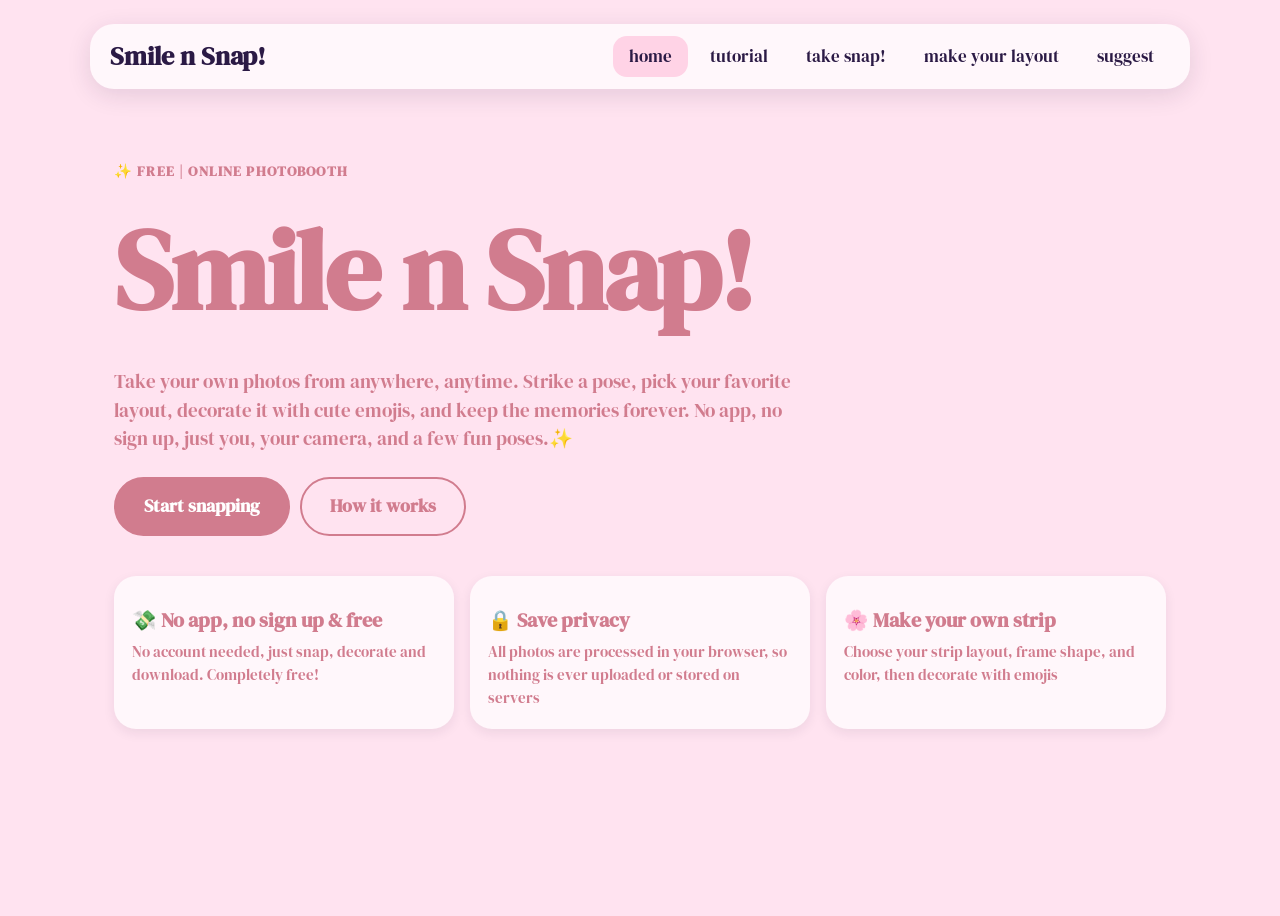
==== commit e1238274: "update" ====
--- a/photobooth.html
+++ b/photobooth.html
@@ -33,20 +33,20 @@
     <a class="btn alt" href="#tutorial">How it works</a>
   </div>
   <div class="feats">
-    <div class="panel"><h3>🎀 No app, no sign up &amp; free</h3><p>No account needed, just snap, decorate, and download. Completely free!</p></div>
-    <div class="panel"><h3>🔒 Save privacy</h3><p>All photos are processed in your browser, so nothing is ever uploaded or stored on servers</p></div>
-    <div class="panel"><h3>🌸 Make your own strip</h3><p>Choose your strip layout, frame shape, and color, then decorate with emojis</p></div>
+    <article class="step" tabindex="0"><span></span><div class="ico"></div><h3>💸 No app, no sign up &amp; free</h3><p>No account needed, just snap, decorate and download. Completely free!</p></article>
+    <article class="step" tabindex="0"><span></span><div class="ico"></div><h3>🔒 Save privacy</h3><p>All photos are processed in your browser, so nothing is ever uploaded or stored on servers</p></article>
+    <article class="step" tabindex="0"><span></span><div class="ico"></div><h3>🌸 Make your own strip</h3><p>Choose your strip layout, frame shape, and color, then decorate with emojis</p></article>
   </div>
 </section>
 
 <section class="view" id="view-tutorial" hidden>
   <h1>How it Works?</h1>
   <div class="steps">
-    <article class="step" tabindex="0"><span class="num">1</span><div class="ico">🎞️</div><h3>Choose strip</h3><p>Di menu <b>take snap!</b>, pilih bentuk strip (memanjang, 2 x 2, atau ke samping) dan bentuk frame foto.</p></article>
-    <article class="step" tabindex="0"><span class="num">2</span><div class="ico">📷</div><h3>Turn on camera</h3><p>Klik <b>Nyalakan kamera</b>, lalu izinkan akses kamera di browser. Pilih filter kalau mau.</p></article>
+    <article class="step" tabindex="0"><span class="num">1</span><div class="ico">📷</div><h3>Turn on camera</h3><p>Klik <b>Nyalakan kamera</b>, lalu izinkan akses kamera di browser. Pilih filter, atur flash dan atur tingkat blur kamera.</p></article>
     <article class="step" tabindex="0"><span class="num">3</span><div class="ico">⏱️</div><h3>Start snapping</h3><p>Klik <b>Mulai foto</b>. Ada hitung mundur 5 detik tiap foto, dan kamu bisa mengulang foto yang kurang bagus.</p></article>
+    <article class="step" tabindex="0"><span class="num">2</span><div class="ico">🎞️</div><h3>Choose strip</h3><p>Pilih bentuk strip (memanjang, 2 x 2, atau ke samping) dan bentuk frame foto.</p></article>
     <article class="step" tabindex="0"><span class="num">4</span><div class="ico">💖</div><h3>Decorate your strip</h3><p>Buka <b>make your layout</b>: pilih warna bingkai, tulis teks di bawah strip, dan tambahkan emoji.</p></article>
-    <article class="step" tabindex="0"><span class="num">5</span><div class="ico">⬇️</div><h3>Download the result</h3><p>Klik <b>Simpan strip</b> dan hasilnya terunduh sebagai gambar PNG.</p></article>
+    <article class="step" tabindex="0"><span class="num">5</span><div class="ico">⬇️</div><h3>Download the result</h3><p>Klik <b>Download</b> dan hasil foto mu akan terunduh sebagai gambar PNG.</p></article>
   </div>
 </section>
 
@@ -87,13 +87,13 @@
         <div class="chips" id="filters"></div>
       </div>
       <div class="panel">
-        <h3><label for="smooth">Camera smooth</label></h3>
+        <h3><label for="smooth">Camera blur</label></h3>
         <input type="range" id="smooth" min="0" max="100" value="40" style="width:100%">
       </div>
     </div>
   </div>
   <div class="row" style="justify-content:center;margin-top:24px">
-    <a class="btn" href="#layout">Decorate strip →</a>
+    <a class="btn" href="#layout">Next →</a>
   </div>
 </section>
 
@@ -114,7 +114,7 @@
         <input type="text" id="cap" maxlength="22" value="Custom strip">
       </div>
       <div class="panel">
-        <h3>Emoji</h3>
+        <h3>Emoji | click emoji and drag</h3>
         <div class="emos" id="emos"></div>
         <div class="row" style="margin-top:12px">
           <button class="chip" id="undoEmo">Undo</button>
@@ -122,8 +122,8 @@
         </div>
       </div>
       <div class="row">
-        <button class="btn" id="save" disabled>Simpan strip</button>
-        <button class="btn alt" id="reset" disabled>Ulangi foto</button>
+        <button class="btn" id="save" disabled>Download</button>
+        <button class="btn alt" id="reset" disabled>Take more photos</button>
       </div>
     </div>
   </div>
@@ -147,8 +147,8 @@
 </main>
 
 <script>
-var FILTERS={"Normal":"none","BnW":"grayscale(1) contrast(1.1)","Old":"sepia(.7) contrast(1.1) saturate(1.2)","Glow":"brightness(1.1) saturate(1.4)","Pink":"sepia(.3) hue-rotate(300deg) saturate(1.6)","Korean soft":"brightness(1.15) contrast(.88) saturate(1.05) sepia(.1) blur(.6px)","Korean glow":"brightness(1.18) contrast(.9) saturate(1.2) sepia(.12) hue-rotate(-10deg)"};
-var FRAMES=[{c:"#ffffff",t:"#8F7073"},{c:"#ffd3e6",t:"#9f6066"},{c:"#e4b2a7",t:"#ffffff"},{c:"#ff9ec7",t:"#55001C"},{c:"#b3b3ff",t:"#2b1a45"},{c:"#2b1a45",t:"#ffffff"},{c:"#000000",t:"#ffffff"},{c:"#ff2c2c",t:"#9f6066"},{c:"#adebb3",t:"#ffffff"}];
+var FILTERS={"Natural glow":"brightness(1.08) contrast(.95) saturate(1.12) sepia(.05)","Normal":"none","BnW":"grayscale(1) contrast(1.1)","Old":"sepia(.7) contrast(1.1) saturate(1.2)","Contrast":"brightness(1.1) saturate(1.4)","Pink":"sepia(.3) hue-rotate(300deg) saturate(1.6)","Soft":"brightness(1.15) contrast(.88) saturate(1.05) sepia(.1) blur(.6px)","Korean glow":"brightness(1.18) contrast(.9) saturate(1.2) sepia(.12) hue-rotate(-10deg)"};
+var FRAMES=[{c:"#ffffff",t:"#8F7073"},{c:"#fff9d6",t:"#e4d593"},{c:"#ffd3e6",t:"#9f6066"},{c:"#ffced8",t:"#ac3b60"},{c:"#c599b6",t:"#ffffff"},{c:"#bd4444",t:"#55001C"},{c:"#e4b2a7",t:"#ffffff"},{c:"#d5e8e6",t:"#626879"},{c:"#c8dfdb",t:"#5c677e"},{c:"#c7d3c0",t:"#585757"},{c:"#bfc6c4",t:"#ffffff"},{c:"#555879",t:"#ffffff"},{c:"#2b1a45",t:"#ffffff"},{c:"#000000",t:"#ffffff"},{c:"#ff2c2c",t:"#882d36"},{c:"#adebb3",t:"#ffffff"},{c:"#659287",t:"#ffffff"},{c:"#a98b76",t:"#ffffff"}];
 var N=4,SECONDS=5,SW=640,SH=480;
 
 function mk(name,W,H,cw,ch,pos,cf,cy,df,dy){
@@ -165,12 +165,17 @@
 var msg=$("msg"),count=$("count"),flash=$("flash"),statusEl=$("status");
 var result=$("result"),resultImg=$("resultImg"),nextBtn=$("next"),retakeBtn=$("retake");
 var shootBtn=$("shoot"),saveBtn=$("save"),resetBtn=$("reset"),camBtn=$("startCam"),cap=$("cap");
-var curFilter="Normal",curFrame=0,curLayout=0,shots=[],busy=false;
+var curFilter="Natural glow",curFrame=0,curLayout=0,shots=[],busy=false;
 
 function level(){return smooth.value/100*0.8}
-function blurred(px){var f=FILTERS[curFilter];return (f==="none"?"":f+" ")+"blur("+px+"px)"}
+var autoB=1;
+function base(){
+  var f=FILTERS[curFilter],a=autoB>1.02?"brightness("+autoB.toFixed(2)+")":"";
+  return f==="none"?(a||"none"):(a?a+" ":"")+f;
+}
+function blurred(px){var f=base();return (f==="none"?"":f+" ")+"blur("+px+"px)"}
 function applyLook(){
-  video.style.filter=FILTERS[curFilter];
+  video.style.filter=base();
   video2.style.filter=blurred(2.5);
   video2.style.opacity=level();
 }
@@ -275,7 +280,14 @@
   navigator.mediaDevices.getUserMedia({video:{facingMode:"user",width:{ideal:1920},height:{ideal:1080},frameRate:{ideal:30}},audio:false}).then(function(s){
     video.srcObject=s;video2.srcObject=s;
     var t=s.getVideoTracks()[0];
-    if(t&&t.applyConstraints){t.applyConstraints({advanced:[{exposureMode:"continuous"},{whiteBalanceMode:"continuous"}]}).catch(function(){})}
+    if(t&&t.getCapabilities&&t.applyConstraints){
+      var caps=t.getCapabilities(),adv={};
+      ["focusMode","exposureMode","whiteBalanceMode"].forEach(function(k){
+        if(caps[k]&&caps[k].indexOf("continuous")>-1)adv[k]="continuous";
+      });
+      if(caps.exposureCompensation)adv.exposureCompensation=Math.min(caps.exposureCompensation.max,0.5);
+      t.applyConstraints({advanced:[adv]}).catch(function(){});
+    }
     msg.hidden=true;camBtn.hidden=true;shootBtn.hidden=false;
   }).catch(function(){
     msg.hidden=false;msg.textContent="Kamera tidak bisa diakses. Klik ikon gembok di address bar, izinkan Kamera, lalu muat ulang halaman.";
@@ -286,7 +298,7 @@
   var vw=video.videoWidth,vh=video.videoHeight,r=SW/SH,sw=vw,sh=vw/r;
   if(sh>vh){sh=vh;sw=vh*r}
   var c=document.createElement("canvas");c.width=SW;c.height=SH;
-  var x=c.getContext("2d");x.filter=FILTERS[curFilter];
+  var x=c.getContext("2d");x.filter=base();
   x.translate(SW,0);x.scale(-1,1);
   x.drawImage(video,(vw-sw)/2,(vh-sh)/2,sw,sh,0,0,SW,SH);
   if(level()>0){
@@ -348,7 +360,7 @@
 };
 
 var STK=[],drag=null;
-var EMOJIS=["❤️","💖","💕","✨","⭐","🌟","🎀","🌸","🌼","🌈","☁️","🦋","🍒","🍓","🍀","🐰","🐻","🐱","🐶","🐥","😎","🥰","😍","🤪","🎉","🎈","🎵","💋","🔥","💎","👑","✨"];
+var EMOJIS=["❤️","💖","💕","✨","⭐","🌟","🎀","🌸","🌼","🌈","☁️","🦋","🍒","🍓","🍀","🐰","🐻","🐱","🐶","🐥","😎","🥰","😍","🤪","🎉","🎈","🎵","💋","🔥","💎","👑","👀","🤬","🙏","💬","💭","🎬","📸","🎥","⚠️","💢","💤","🎤","🗿","⁉️","🧸","🚫","🏴‍☠️","🎧","🎸","🥁","🤍","🤎","🧢","🐦","💕"];
 EMOJIS.forEach(function(e){
   var b=document.createElement("button");b.className="emo";b.textContent=e;b.setAttribute("aria-label","Tambah emoji "+e);
   b.onclick=function(){STK.push({e:e,x:.12+Math.random()*.76,y:.1+Math.random()*.8});draw()};
@@ -395,6 +407,18 @@
 };
 
 route();
+var probe=document.createElement("canvas");probe.width=32;probe.height=24;
+setInterval(function(){
+  if(!video.videoWidth)return;
+  var p=probe.getContext("2d",{willReadFrequently:true});
+  p.drawImage(video,0,0,32,24);
+  var d=p.getImageData(0,0,32,24).data,s=0;
+  for(var i=0;i<d.length;i+=4)s+=0.299*d[i]+0.587*d[i+1]+0.114*d[i+2];
+  var avg=s/(d.length/4);
+  var target=Math.max(1,Math.min(1.6,125/Math.max(avg,40)));
+  autoB+=(target-autoB)*0.3;
+  applyLook();
+},800);
 
 applyLook();
 draw();
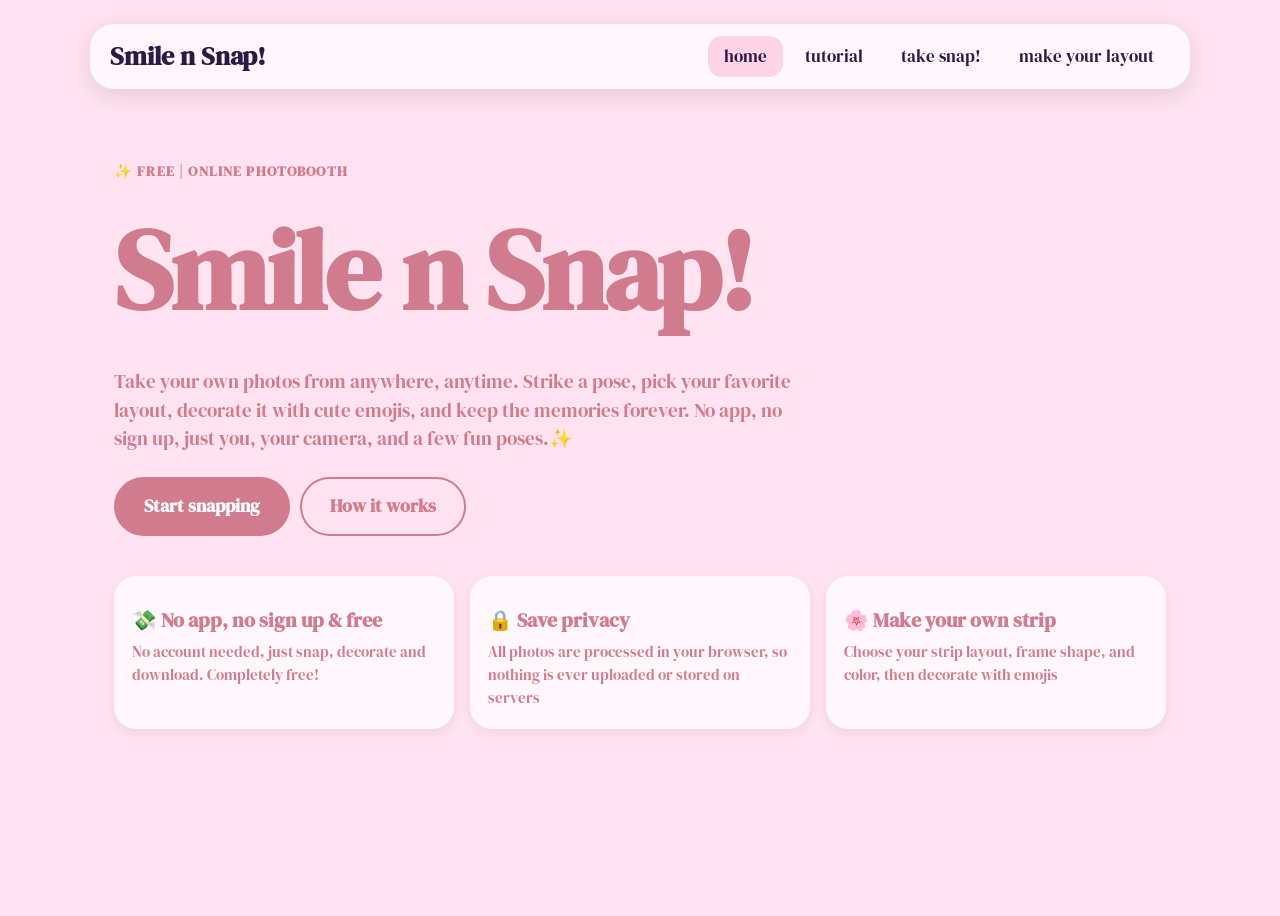
==== commit afbc6ab4: "otw link" ====
--- a/photobooth.html
+++ b/photobooth.html
@@ -17,7 +17,6 @@
       <li><a href="#tutorial" data-view="tutorial">tutorial</a></li>
       <li><a href="#snap" data-view="snap">take snap!</a></li>
       <li><a href="#layout" data-view="layout">make your layout</a></li>
-      <li><a href="#suggest" data-view="suggest">suggest</a></li>
     </ul>
   </nav>
 </header>
@@ -129,26 +128,38 @@
   </div>
 </section>
 
-<section class="view" id="view-suggest" hidden>
-  <h1>Suggest</h1>
-  <p class="lead">Ada fitur yang mau ditambahkan, atau ada yang kurang? Tulis saranmu di sini.</p>
-  <form id="sform" class="panel sform">
-    <label>Nama (boleh kosong)<input type="text" name="name" maxlength="60"></label>
-    <label>Email (kalau mau dibalas)<input type="email" name="email" maxlength="80"></label>
-    <label>Jenis masukan
-      <select name="type"><option>Tambah fitur</option><option>Ada yang kurang atau error</option><option>Tampilan</option><option>Lainnya</option></select>
-    </label>
-    <label>Saranmu<textarea name="message" rows="5" required maxlength="1000"></textarea></label>
-    <button class="btn" type="submit">Kirim saran</button>
-    <p id="sstatus" role="status"></p>
-  </form>
-</section>
-
 </main>
 
 <script>
 var FILTERS={"Natural glow":"brightness(1.08) contrast(.95) saturate(1.12) sepia(.05)","Normal":"none","BnW":"grayscale(1) contrast(1.1)","Old":"sepia(.7) contrast(1.1) saturate(1.2)","Contrast":"brightness(1.1) saturate(1.4)","Pink":"sepia(.3) hue-rotate(300deg) saturate(1.6)","Soft":"brightness(1.15) contrast(.88) saturate(1.05) sepia(.1) blur(.6px)","Korean glow":"brightness(1.18) contrast(.9) saturate(1.2) sepia(.12) hue-rotate(-10deg)"};
-var FRAMES=[{c:"#ffffff",t:"#8F7073"},{c:"#fff9d6",t:"#e4d593"},{c:"#ffd3e6",t:"#9f6066"},{c:"#ffced8",t:"#ac3b60"},{c:"#c599b6",t:"#ffffff"},{c:"#bd4444",t:"#55001C"},{c:"#e4b2a7",t:"#ffffff"},{c:"#d5e8e6",t:"#626879"},{c:"#c8dfdb",t:"#5c677e"},{c:"#c7d3c0",t:"#585757"},{c:"#bfc6c4",t:"#ffffff"},{c:"#555879",t:"#ffffff"},{c:"#2b1a45",t:"#ffffff"},{c:"#000000",t:"#ffffff"},{c:"#ff2c2c",t:"#882d36"},{c:"#adebb3",t:"#ffffff"},{c:"#659287",t:"#ffffff"},{c:"#a98b76",t:"#ffffff"}];
+var FRAMES=[
+  {c:"#ffffff",t:"#8F7073"},
+  {c:"#fff9d6",t:"#e4d593"},
+  {c:"#ffd3e6",t:"#9f6066"},
+  {c:"#ffced8",t:"#ac3b60"},
+  {c:"#c599b6",t:"#ffffff"},
+  {c:"#bd4444",t:"#55001C"},
+  {c:"#e4b2a7",t:"#ffffff"},
+  {c:"#d5e8e6",t:"#626879"},
+  {c:"#c8dfdb",t:"#5c677e"},
+  {c:"#c7d3c0",t:"#585757"},
+  {c:"#bfc6c4",t:"#ffffff"},
+  {c:"#555879",t:"#ffffff"},
+  {c:"#2b1a45",t:"#ffffff"},
+  {c:"#000000",t:"#ffffff"},
+  {c:"#ff2c2c",t:"#882d36"},
+  {c:"#adebb3",t:"#ffffff"},
+  {c:"#659287",t:"#ffffff"},
+  {c:"#a98b76",t:"#ffffff"},
+  {c:"#ffd3e6",pc:"#ff8fbf",p:"dots",t:"#2b1a45"},
+  {c:"#ffffff",pc:"#ffc2dd",p:"check",t:"#2b1a45"},
+  {c:"#cfe6ff",pc:"#ffffff",p:"stripes",t:"#2b1a45"},
+  {c:"#ffe3f0",pc:"#ff7fb0",p:"hearts",t:"#2b1a45"},
+  {c:"#2b1a45",pc:"#ffe27a",p:"stars",t:"#ffffff"},
+  {c:"#bd4444",pc:"#ffffff",p:"hearts",t:"#55001C"},
+  {c:"#ffffff",pc:"#ff8fbf",p:"gingham",t:"#2b1a45"},
+  {c:"#e8f7e4",pc:"#ff9ec7",p:"flowers",t:"#2b1a45"},
+  {c:"#e7defc",pc:"#b79cf5",p:"diamonds",t:"#2b1a45"}];
 var N=4,SECONDS=5,SW=640,SH=480;
 
 function mk(name,W,H,cw,ch,pos,cf,cy,df,dy){
@@ -206,16 +217,35 @@
   ctx.restore();
 }
 
+function paintBg(g,W,H,f,s){
+  g.fillStyle=f.c;g.fillRect(0,0,W,H);
+  if(!f.p)return;
+  var glyph={hearts:"♥",stars:"★",flowers:"✿"}[f.p];
+  g.fillStyle=f.pc;g.textAlign="center";g.textBaseline="middle";
+  g.font=Math.round(s*.95)+"px 'Segoe UI Symbol',Arial,sans-serif";
+  for(var j=0;j*s<H;j++){for(var i=0;i*s<W;i++){
+    var x=i*s,y=j*s,on=(i+j)%2===0;
+    if(f.p==="dots"){g.beginPath();g.arc(x+s/2,y+s/2,s*.2,0,6.3);g.fill()}
+    else if(f.p==="check"){if(on)g.fillRect(x,y,s,s)}
+    else if(f.p==="stripes"){if(i%2===0)g.fillRect(x,y,s,s)}
+    else if(f.p==="gingham"){g.globalAlpha=.45;if(i%2===0)g.fillRect(x,y,s,s);if(j%2===0)g.fillRect(x,y,s,s);g.globalAlpha=1}
+    else if(f.p==="diamonds"){g.beginPath();g.moveTo(x+s/2,y+s*.1);g.lineTo(x+s*.9,y+s/2);g.lineTo(x+s/2,y+s*.9);g.lineTo(x+s*.1,y+s/2);g.closePath();g.fill()}
+    else if(on){g.fillText(glyph,x+s/2,y+s/2)}
+  }}
+  g.textBaseline="alphabetic";
+}
+
 function draw(){drawTo(strip)}
 function drawTo(cv){
   ctx=cv.getContext("2d");
   var L=LAYOUTS[curLayout],f=FRAMES[curFrame];
   cv.width=L.W;cv.height=L.H;
-  ctx.fillStyle=f.c;ctx.fillRect(0,0,L.W,L.H);
+  paintBg(ctx,L.W,L.H,f,Math.round(Math.min(L.W,L.H)/20));
   for(var i=0;i<N;i++){
     var p=L.cells[i];
     drawCell(p[0],p[1],L.cw,L.ch,shots[i]);
   }
+  if(f.p){ctx.fillStyle=f.c;ctx.globalAlpha=.9;var py=L.cy-L.cf-8;ctx.fillRect(30,py,L.W-60,L.H-12-py);ctx.globalAlpha=1}
   ctx.fillStyle=f.t;ctx.textAlign="center";
   ctx.font="700 "+L.cf+"px Fredoka, sans-serif";
   ctx.fillText(cap.value||"photobooth",L.W/2,L.cy);
@@ -381,7 +411,7 @@
 });
 strip.addEventListener("pointerup",function(){drag=null});
 
-var VIEWS=["home","tutorial","snap","layout","suggest"];
+var VIEWS=["home","tutorial","snap","layout"];
 function route(){
   var v=location.hash.slice(1);if(VIEWS.indexOf(v)<0)v="home";
   VIEWS.forEach(function(n){$("view-"+n).hidden=(n!==v)});
@@ -389,22 +419,6 @@
   window.scrollTo(0,0);
 }
 window.addEventListener("hashchange",route);
-
-var FORM_ENDPOINT="";                      
-var EMAIL="rraaiinbies@gmail.com";     
-$("sform").onsubmit=function(e){
-  e.preventDefault();
-  var f=$("sform"),d=new FormData(f),st=$("sstatus");
-  if(FORM_ENDPOINT){
-    fetch(FORM_ENDPOINT,{method:"POST",body:d,headers:{Accept:"application/json"}}).then(function(r){
-      if(!r.ok)throw 0;st.textContent="Terima kasih! Saranmu sudah terkirim.";f.reset();
-    }).catch(function(){st.textContent="Gagal terkirim. Coba lagi nanti."});
-  }else{
-    var body="Dari: "+(d.get("name")||"-")+"\nEmail: "+(d.get("email")||"-")+"\nJenis: "+d.get("type")+"\n\n"+d.get("message");
-    location.href="mailto:"+EMAIL+"?subject="+encodeURIComponent("Saran Photobooth")+"&body="+encodeURIComponent(body);
-    st.textContent="Aplikasi emailmu akan terbuka. Tekan kirim di sana ya.";
-  }
-};
 
 route();
 var probe=document.createElement("canvas");probe.width=32;probe.height=24;
--- a/stylesheet.css
+++ b/stylesheet.css
@@ -21,89 +21,468 @@
 body {  
     font-family:'DM Serif Display',sans-serif;
 }
-.wrap{max-width:1100px;margin:0 auto;padding:24px 24px 60px}
-h1{font-size:clamp(2.4rem,8vw,4.5rem);margin:0 0 4px;font-weight:700;letter-spacing:-.02em}
-h2{font-size:1.5rem;margin:0 0 12px}
-.lead{margin:0 0 24px}
-.top,.stage{display:grid;gap:24px;grid-template-columns:1fr}
-@media(min-width:720px){.top{grid-template-columns:1.5fr 1fr}.stage{grid-template-columns:1.3fr 1fr}}
-.cam{position:relative;background:#000;border-radius:24px;overflow:hidden;aspect-ratio:4/3;border:6px solid var(--ink)}
-video{width:100%;height:100%;object-fit:cover;transform:scaleX(-1);display:block}
-.soft{position:absolute;inset:0;pointer-events:none}
-.overlay{position:absolute;inset:0;display:flex;align-items:center;justify-content:center;color:#fff;font-size:8rem;font-weight:700;text-shadow:0 4px 20px rgba(0,0,0,.5);pointer-events:none}
-.status{position:absolute;top:12px;left:12px;background:var(--ink);color:#fff;padding:4px 14px;border-radius:999px;font-weight:500}
-.flash{position:absolute;inset:0;background:#fff;opacity:0;pointer-events:none}
-.flash.on{animation:fl .35s}
-@keyframes fl{from{opacity:1}to{opacity:0}}
-.msg{position:absolute;inset:0;display:flex;align-items:center;justify-content:center;text-align:center;padding:24px;color:#fff}
-.result{position:absolute;inset:0;background:#000;display:flex;flex-direction:column}
-.result img{flex:1;min-height:0;width:100%;object-fit:cover}
-.result .bar{display:flex;flex-wrap:wrap;gap:10px;justify-content:center;padding:10px;background:var(--ink)}
-.result .btn{background:#fff;color:var(--ink);padding:10px 20px;font-size:1rem}
-.result .btn.alt{background:transparent;color:#fff;border-color:#fff}
-.panel{background:var(--card);border-radius:20px;padding:18px;margin-bottom:16px}
-.panel h3{font-size:1rem;margin:0 0 10px}
-.chips{display:flex;flex-wrap:wrap;gap:8px}
-.chip{border:2px solid var(--ink);background:transparent;color:var(--ink);border-radius:999px;padding:6px 14px;font:inherit;cursor:pointer}
-.chip[aria-pressed=true]{background:var(--ink);color:#fff}
-.sw{width:38px;height:38px;border-radius:50%;border:3px solid var(--ink);cursor:pointer;padding:0}
-.sw[aria-pressed=true]{outline:3px solid var(--ink);outline-offset:3px}
-input[type=text]{width:100%;font:inherit;padding:8px 12px;border:2px solid var(--ink);border-radius:12px;background:#fff;color:var(--ink)}
-.btn{background:var(--accent);color:#fff;border:2px solid var(--accent);border-radius:999px;padding:14px 28px;font:inherit;font-weight:700;font-size:1.1rem;cursor:pointer}
-.btn.alt{background:transparent;color:var(--ink);border-color:var(--ink)}
-.btn:disabled{opacity:.5;cursor:not-allowed}
-.btn.full{width:100%}
-.row{display:flex;flex-wrap:wrap;gap:10px}
-:focus-visible{outline:3px solid #7b5cd6;outline-offset:3px}
-.bottom{margin-top:32px;padding-top:24px;border-top:3px dashed var(--ink)}
-.opts{display:grid;gap:14px;grid-template-columns:repeat(auto-fit,minmax(170px,1fr));margin-bottom:24px}
-.opt{background:var(--card);border:3px solid transparent;border-radius:18px;padding:12px;font:inherit;color:var(--ink);cursor:pointer;display:flex;flex-direction:column;align-items:center;gap:8px}
-.opt[aria-pressed=true]{border-color:var(--ink)}
-.opt svg{width:110px;height:70px}
-.strip{display:flex;align-items:flex-start;justify-content:center}
-canvas{max-width:100%;max-height:640px;width:auto;height:auto;border-radius:6px;box-shadow:0 10px 30px rgba(43,26,69,.3);background:#fff}
-.note{font-size:.9rem;margin-top:16px}
-@media(prefers-reduced-motion:reduce){.flash.on{animation:none}}
 
-.site-header{position:sticky;top:0;z-index:10;padding:16px 24px;background:#ffe3f0}
-.navbar{max-width:1100px;margin:0 auto;display:flex;align-items:center;justify-content:space-between;gap:16px;background:#fff7fb;border-radius:24px;padding:12px 20px;box-shadow:0 6px 24px rgba(43,26,69,.12)}
-.brand{font-size:1.6rem;font-weight:700;color:#2b1a45;text-decoration:none}
-.menu{display:flex;flex-wrap:wrap;justify-content:center;gap:6px;list-style:none;margin:0;padding:0}
-.menu a{display:block;padding:8px 16px;border-radius:14px;color:#2b1a45;text-decoration:none;font-weight:500}
+.wrap {
+    max-width:1100px;
+    margin:0 auto;
+    padding:24px 24px 60px
+}
+h1 {
+    font-size:clamp(2.4rem,8vw,4.5rem);
+    margin:0 0 4px;
+    font-weight:700;
+    letter-spacing:-.02em
+}
+h2 {
+    font-size:1.5rem;
+    margin:0 0 12px
+}
+.lead { margin:0 0 24px }
+.top,.stage {
+    display:grid;
+    gap:24px;
+    grid-template-columns:1fr 
+}
+@media(min-width:720px){
+    .top {grid-template-columns:1.5fr 1fr}
+    .stage{grid-template-columns:1.3fr 1fr}
+}
+.cam {
+    position:relative;
+    background:#000;
+    border-radius:24px;
+    overflow:hidden;
+    aspect-ratio:4/3;
+    border:6px solid var(--ink)
+}
+video {
+    width:100%;
+    height:100%;
+    object-fit:cover;
+    transform:scaleX(-1);
+    display:block
+}
+.soft {
+    position:absolute;
+    inset:0;
+    pointer-events:none
+}
+.overlay {
+    position:absolute;
+    inset:0;
+    display:flex;
+    align-items:center;
+    justify-content:center;
+    color:#fff;
+    font-size:8rem;
+    font-weight:700;
+    text-shadow:0 4px 20px rgba(0,0,0,.5);
+    pointer-events:none
+}
+.status {
+    position:absolute;
+    top:12px;
+    left:12px;
+    background:var(--ink);
+    color:#fff;
+    padding:4px 14px;
+    border-radius:999px;
+    font-weight:500
+}
+.flash {
+    position:absolute;
+    inset:0;
+    background:#fff;
+    opacity:0;
+    pointer-events:none
+}
+.flash.on { animation:fl .35s }
+@keyframes fl {from{opacity:1} to {opacity:0}}
+.msg {
+    position:absolute;
+    inset:0;
+    display:flex;
+    align-items:center;
+    justify-content:center;
+    text-align:center;
+    padding:24px;
+    color:#fff
+}
+.result {
+    position:absolute;
+    inset:0;
+    background:#000;
+    display:flex;
+    flex-direction:column
+}
+.result img {
+    flex:1;
+    min-height:0;
+    width:100%;
+    object-fit:cover
+}
+.result .bar {
+    display:flex;
+    flex-wrap:wrap;
+    gap:10px;
+    justify-content:center;
+    padding:10px;
+    background:var(--ink)
+}
+.result .btn {
+    background:#fff;
+    color:var(--ink);
+    padding:10px 20px;
+    font-size:1rem
+}
+.result .btn.alt {
+    background:transparent;
+    color:#fff;
+    border-color:#fff}
+.panel {
+    background:var(--card);
+    border-radius:20px;
+    padding:18px;
+    margin-bottom:16px
+}
+.panel h3 {
+    font-size:1rem;
+    margin:0 0 10px
+}
+.chips {
+    display:flex;
+    flex-wrap:wrap;
+    gap:8px
+}
+.chip {
+    border:2px solid var(--ink);
+    background:transparent;
+    color:var(--ink);
+    border-radius:999px;
+    padding:6px 14px;
+    font:inherit;
+    cursor:pointer
+}
+.chip[aria-pressed=true]{ 
+    background:var(--ink);
+    color:#fff
+}
+.sw {
+    width:38px;
+    height:38px;
+    border-radius:50%;
+    border:3px solid var(--ink);
+    cursor:pointer;
+    padding:0
+}
+.sw[aria-pressed=true]{ 
+    outline:3px solid var(--ink);
+    outline-offset:3px
+}
+input[type=text]{ 
+    width:100%;
+    font:inherit;
+    padding:8px 12px;
+    border:2px solid var(--ink);
+    border-radius:12px;
+    background:#fff;
+    color:var(--ink)
+}
+.btn{
+    background:var(--accent);
+    color:#fff;
+    border:2px solid var(--accent);
+    border-radius:999px;
+    padding:14px 28px;
+    font:inherit;
+    font-weight:700;
+    font-size:1.1rem;
+    cursor:pointer
+}
+.btn.alt{
+    background:transparent;
+    color:var(--ink);
+    border-color:var(--ink)
+}
+.btn:disabled{
+    opacity:.5;
+    cursor:not-allowed
+}
+.btn.full { width:100% }
+.row {
+    display:flex;
+    flex-wrap:wrap;
+    gap:10px
+}
+:focus-visible {
+    outline:3px solid #7b5cd6;
+    outline-offset:3px
+}
+.bottom {
+    margin-top:32px;
+    padding-top:24px;
+    border-top:3px dashed var(--ink)
+}
+.opts {
+    display:grid;
+    gap:14px;
+    grid-template-columns:repeat(auto-fit,minmax(170px,1fr));
+    margin-bottom:24px
+}
+.opt {
+    background:var(--card);
+    border:3px solid transparent;
+    border-radius:18px;
+    padding:12px;
+    font:inherit;
+    color:var(--ink);
+    cursor:pointer;
+    display:flex;
+    flex-direction:column;
+    align-items:center;
+    gap:8px
+}
+.opt[aria-pressed=true]{ 
+    border-color:var(--ink)
+}
+.opt svg {
+    width:110px;
+    height:70px
+}
+.strip {
+    display:flex;
+    align-items:flex-start;
+    justify-content:center
+}
+canvas {
+    max-width:100%;
+    max-height:640px;
+    width:auto;
+    height:auto;
+    border-radius:6px;
+    box-shadow:0 10px 30px rgba(43,26,69,.3);
+    background:#fff
+}
+.note {
+    font-size:.9rem;
+    margin-top:16px
+}
+@media(prefers-reduced-motion:reduce){
+    .flash.on{animation:none}
+}
+.site-header {
+    position:sticky;
+    top:0;
+    z-index:10;
+    padding:16px 24px;
+    background:#ffe3f0
+}
+.navbar {
+    max-width:1100px;
+    margin:0 auto;
+    display:flex;
+    align-items:center;
+    justify-content:space-between;
+    gap:16px;
+    background:#fff7fb;
+    border-radius:24px;
+    padding:12px 20px;
+    box-shadow:0 6px 24px rgba(43,26,69,.12)
+}
+.brand {
+    font-size:1.6rem;
+    font-weight:700;
+    color:#2b1a45;
+    text-decoration:none
+}
+.menu {
+    display:flex;
+    flex-wrap:wrap;
+    justify-content:center;
+    gap:6px;
+    list-style:none;
+    margin:0;
+    padding:0
+}
+.menu a {
+    display:block;
+    padding:8px 16px;
+    border-radius:14px;
+    color:#2b1a45;
+    text-decoration:none;
+    font-weight:500
+}
 .menu a:hover,.menu a.active{background:#ffd3e6}
-.nav-btn{width:44px;height:44px;border-radius:50%;background:#ffd3e6;display:flex;align-items:center;justify-content:center;text-decoration:none;font-size:1.3rem}
-@media(max-width:720px){.navbar{flex-direction:column;border-radius:20px}}
-a.btn{display:inline-block;text-decoration:none}
-.eyebrow{margin:32px 0 0;font-weight:700;letter-spacing:.08em;font-size:.9rem}
-h1.big{font-size:clamp(3.2rem,12vw,7rem);margin:4px 0 12px}
-.hero-text{max-width:36em;font-size:1.2rem;margin:0 0 24px}
-.feats{display:grid;gap:16px;grid-template-columns:repeat(auto-fit,minmax(240px,1fr));margin-top:40px}
-.feats .panel{margin:0}
-.feats p{margin:0}
-.flash-row{display:flex;align-items:center;justify-content:space-between;gap:12px}
-.switch{flex:none;width:56px;height:30px;border-radius:999px;border:2px solid var(--ink);background:#fff;padding:0;cursor:pointer;position:relative;transition:background .2s}
-.switch .knob{position:absolute;top:2px;left:2px;width:22px;height:22px;border-radius:50%;background:var(--ink);transition:transform .2s}
-.switch[aria-checked="true"]{background:var(--ink)}
-.switch[aria-checked="true"] .knob{transform:translateX(26px);background:#fff}
-.screen-flash{position:fixed;inset:0;background:#fff;z-index:9999}
-@media(prefers-reduced-motion:reduce){.switch,.switch .knob{transition:none}}
-.steps{display:flex;flex-wrap:wrap;justify-content:center;gap:20px;padding-top:16px}
-.step{flex:0 1 calc((100% - 40px) / 3)}
-@media(max-width:720px){.step{flex-basis:calc((100% - 20px) / 2)}}
-@media(max-width:480px){.step{flex-basis:100%}}
-.step{position:relative;background:var(--card);border-radius:22px;padding:24px 18px 20px;box-shadow:0 4px 12px rgba(43,26,69,.08);transition:transform .25s ease,box-shadow .25s ease;cursor:default}
-.step:hover,.step:focus-visible{transform:translateY(-14px);box-shadow:0 22px 34px rgba(43,26,69,.22)}
-.step .num{position:absolute;top:-14px;left:16px;background:var(--ink);color:#fff;width:32px;height:32px;border-radius:50%;display:flex;align-items:center;justify-content:center;font-weight:700}
-.step .ico{font-size:2.4rem}
-.step h3{margin:6px 0}
-.step p{margin:0;font-size:.95rem}
-#strip{touch-action:none}
-.emos{display:grid;grid-template-columns:repeat(8,1fr);gap:4px}
-.emo{font-size:1.5rem;background:transparent;border:0;border-radius:10px;padding:4px;cursor:pointer}
-.emo:hover{background:#ffd3e6}
-#strip2{max-height:420px}
-.sform{max-width:560px;display:grid;gap:14px}
-.sform label{display:grid;gap:4px;font-weight:500}
-.sform input,.sform select,.sform textarea{font:inherit;padding:10px 12px;border:2px solid var(--ink);border-radius:12px;background:#fff;color:var(--ink)}
-#sstatus{margin:0;min-height:1.5em}
-@media(prefers-reduced-motion:reduce){.step{transition:none}.step:hover,.step:focus-visible{transform:none}}+.nav-btn {
+    width:44px;
+    height:44px;
+    border-radius:50%;
+    background:#ffd3e6;
+    display:flex;
+    align-items:center;
+    justify-content:center;
+    text-decoration:none;
+    font-size:1.3rem
+}
+@media(max-width:720px){
+    .navbar{
+        flex-direction:column;
+        border-radius:20px}
+    }
+a.btn {
+    display:inline-block;
+    text-decoration:none
+}
+.eyebrow {
+    margin:32px 0 0;
+    font-weight:700;
+    letter-spacing:.08em;
+    font-size:.9rem
+}
+h1.big {
+    font-size:clamp(3.2rem,12vw,7rem);
+    margin:4px 0 12px
+}
+.hero-text {
+    max-width:36em;
+    font-size:1.2rem;
+    margin:0 0 24px
+}
+.feats {
+    display:grid;
+    gap:16px;
+    grid-template-columns:repeat(auto-fit,minmax(240px,1fr));
+    margin-top:40px
+}
+.feats .panel {margin:0}
+.feats p {margin:0}
+.flash-row {
+    display:flex;
+    align-items:center;
+    justify-content:space-between;
+    gap:12px
+}
+.switch {
+    flex:none;
+    width:56px;
+    height:30px;
+    border-radius:999px;
+    border:2px solid var(--ink);
+    background:#fff;
+    padding:0;
+    cursor:pointer;
+    position:relative;
+    transition:background .2s
+}
+.switch .knob {
+    position:absolute;
+    top:2px;
+    left:2px;
+    width:22px;
+    height:22px;
+    border-radius:50%;
+    background:var(--ink);
+    transition:transform .2s
+}
+.switch[aria-checked="true"]{ background:var(--ink) }
+.switch[aria-checked="true"] 
+.knob {
+    transform:translateX(26px);
+    background:#fff
+}
+.screen-flash {
+    position:fixed;
+    inset:0;
+    background:#fff;
+    z-index:9999
+}
+@media(prefers-reduced-motion:reduce){
+    .switch,.switch .knob{transition:none}
+}
+.steps {
+    display:flex;
+    flex-wrap:wrap;
+    justify-content:center;
+    gap:20px;
+    padding-top:16px
+}
+.step {
+    flex:0 1 calc((100% - 40px) / 3)
+}
+@media(max-width:720px){
+    .step{flex-basis:calc((100% - 20px) / 2)}
+}
+@media(max-width:480px){
+    .step{flex-basis:100%}
+}
+.step {
+    position:relative;
+    background:var(--card);
+    border-radius:22px;
+    padding:24px 18px 20px;
+    box-shadow:0 4px 12px rgba(43,26,69,.08);
+    transition:transform .25s ease,box-shadow .25s ease;
+    cursor:default
+}
+.step:hover,.step:focus-visible {
+    transform:translateY(-14px);
+    box-shadow:0 22px 34px rgba(43,26,69,.22)
+}
+.step .num {
+    position:absolute;
+    top:-14px;
+    left:16px;
+    background:var(--ink);
+    color:#fff;
+    width:32px;
+    height:32px;
+    border-radius:50%;
+    display:flex;
+    align-items:center;
+    justify-content:center;
+    font-weight:700 
+}
+.step .ico {font-size:2.4rem}
+.step h3 {margin:6px 0}
+.step p {
+    margin:0;
+    font-size:.95rem
+}
+#strip {touch-action:none}
+.emos {
+    display:grid;
+    grid-template-columns:repeat(8,1fr);
+    gap:4px
+}
+.emo {
+    font-size:1.5rem;
+    background:transparent;
+    border:0;
+    border-radius:10px;
+    padding:4px;
+    cursor:pointer
+}
+.emo:hover {background:#ffd3e6}
+#strip2 {max-height:420px}
+.sform {
+    max-width:560px;
+    display:grid;
+    gap:14px
+}
+.sform label {
+    display:grid;
+    gap:4px;
+    font-weight:500
+}
+.sform input,.sform select,.sform textarea {
+    font:inherit;
+    padding:10px 12px;
+    border:2px solid var(--ink);
+    border-radius:12px;
+    background:#fff;
+    color:var(--ink)
+}
+#sstatus {margin:0;min-height:1.5em}
+@media(prefers-reduced-motion:reduce){
+    .step{transition:none}.step:hover,.step:focus-visible{transform:none}
+}
